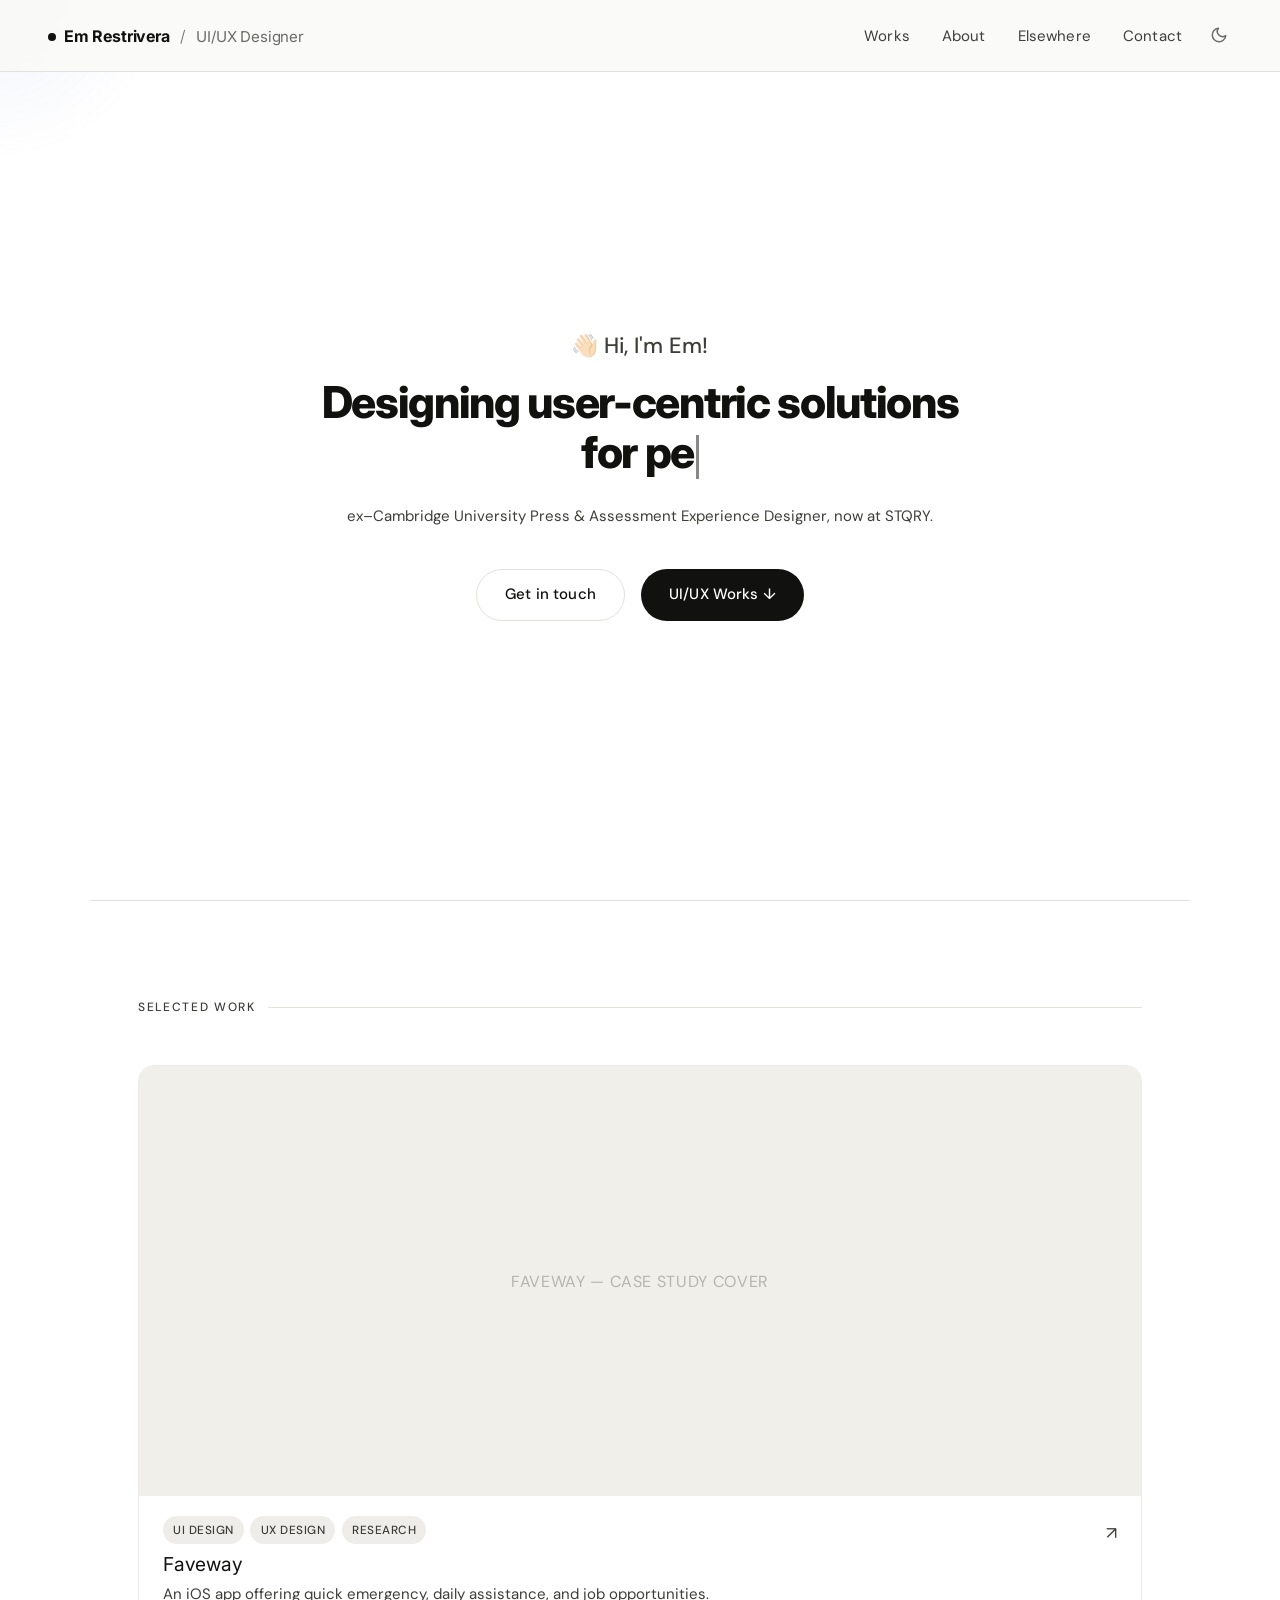
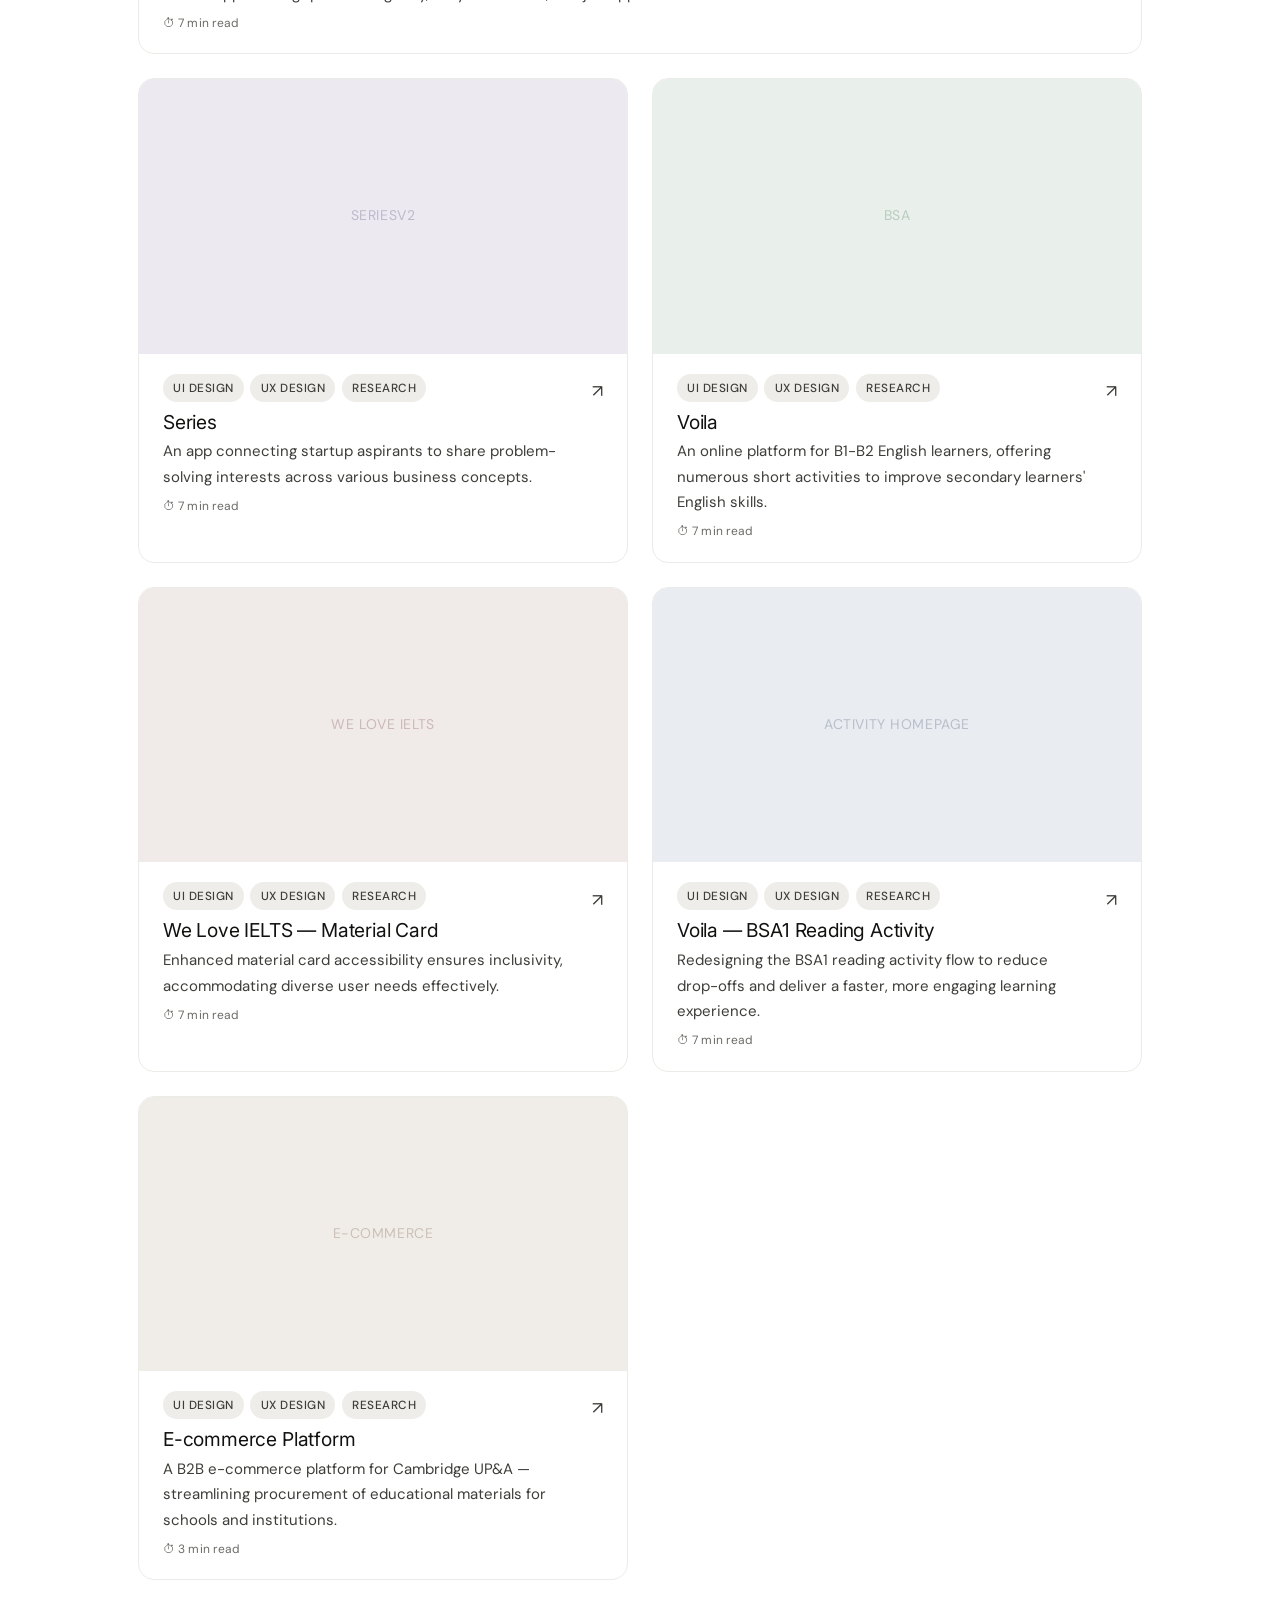
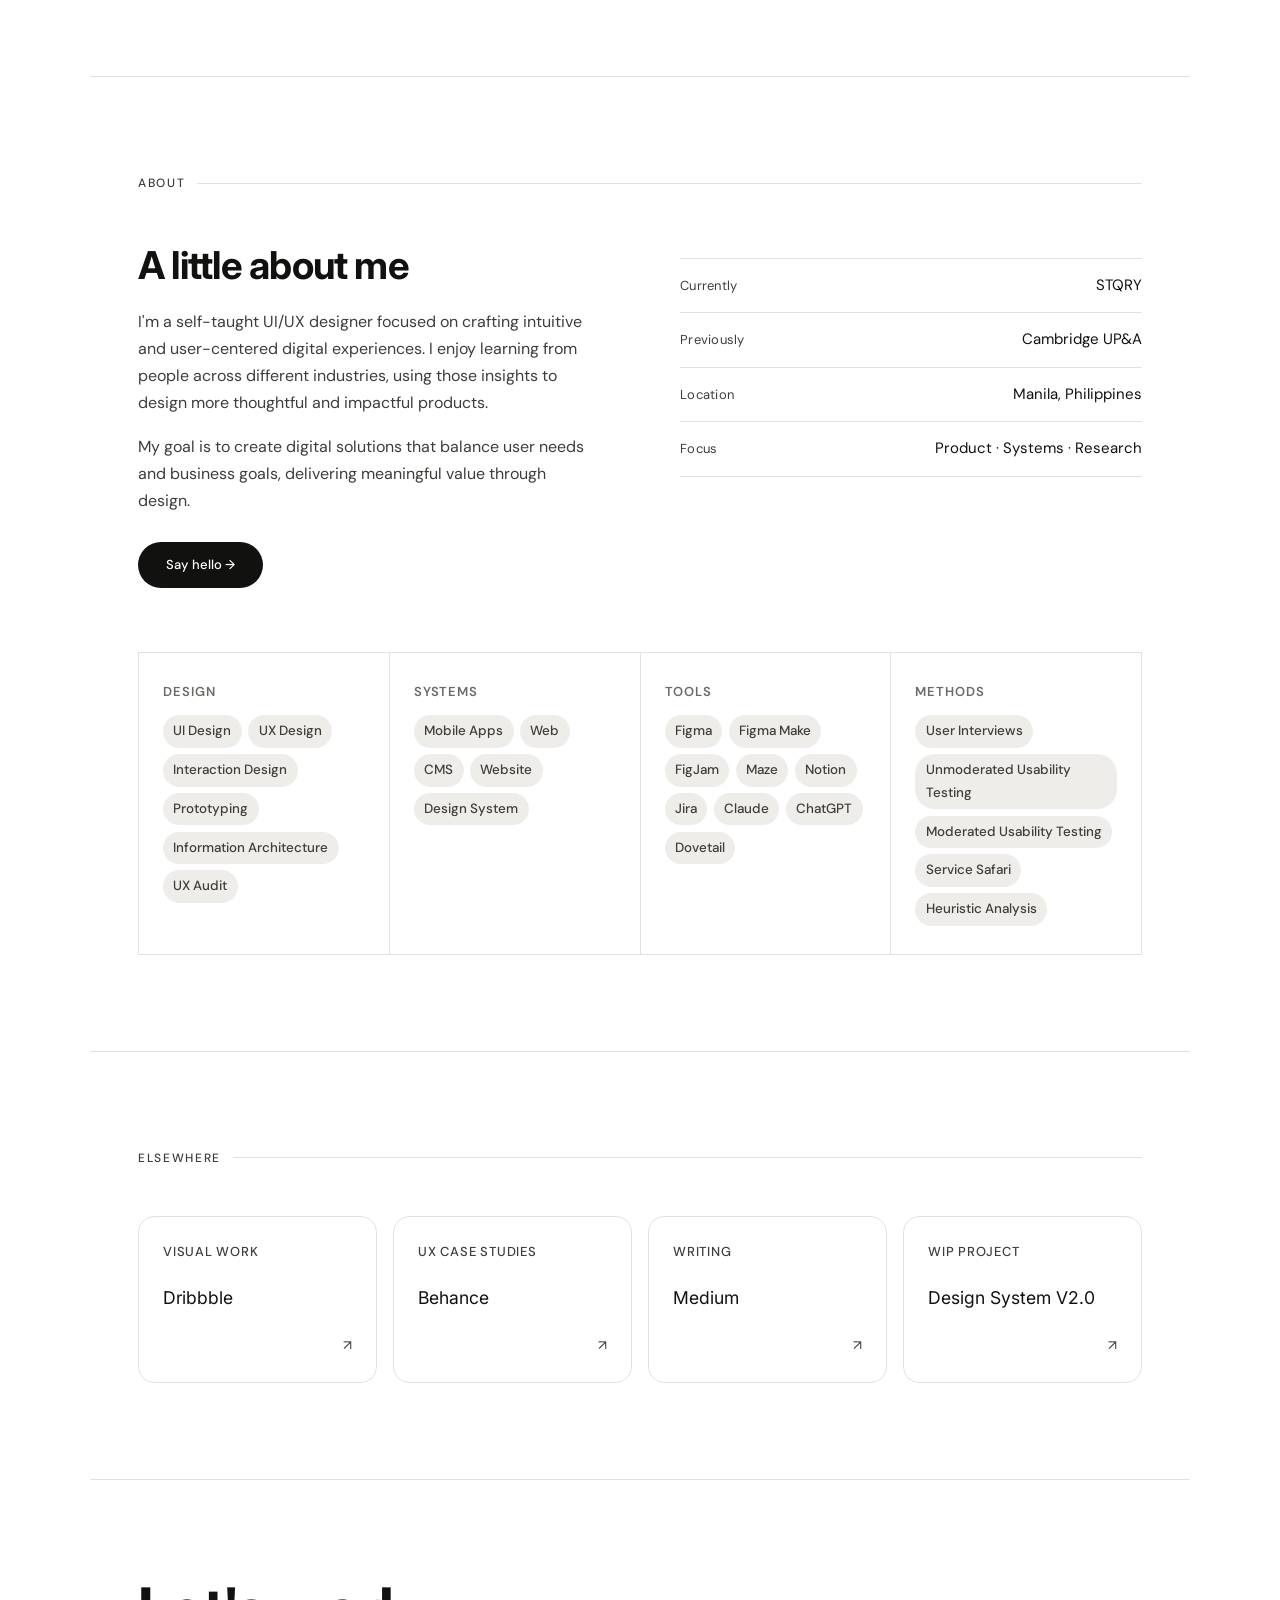
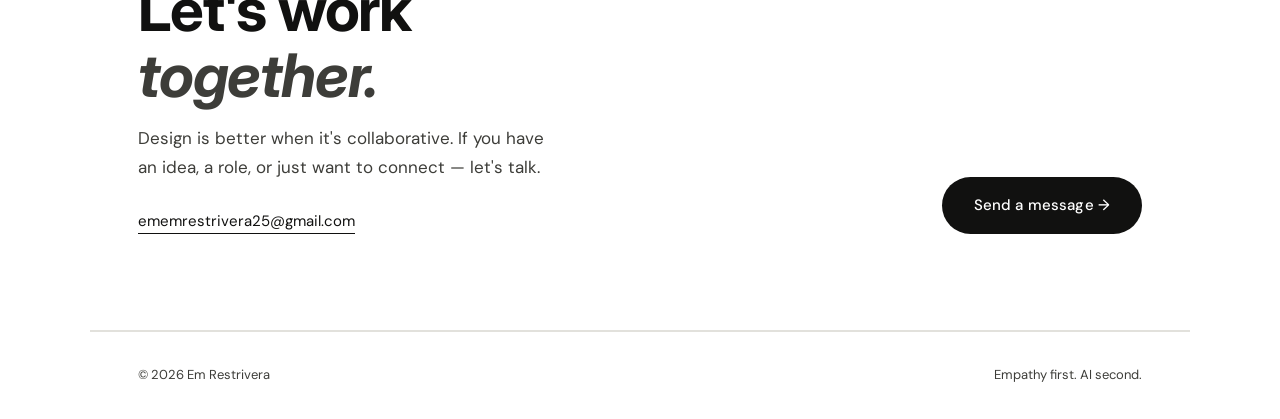
==== index.html @ 590471d0 "Add files via upload" ====
<!DOCTYPE html>
<html lang="en">
<head>
<meta charset="UTF-8" />
<meta name="viewport" content="width=device-width, initial-scale=1.0" />
<title>Em Restrivera — UI/UX Designer</title>
<link rel="preconnect" href="https://fonts.googleapis.com" />
<link rel="preconnect" href="https://fonts.gstatic.com" crossorigin />
<link href="https://fonts.googleapis.com/css2?family=Inter:wght@400;500;600;700;800&family=DM+Sans:ital,opsz,wght@0,9..40,300;0,9..40,400;0,9..40,500;1,9..40,300&display=swap" rel="stylesheet" />
<style>
  *, *::before, *::after { box-sizing: border-box; margin: 0; padding: 0; }

  :root {
    --bg: #ffffff;
    --surface: #f5f5f3;
    --text: #111110;
    --muted: #3d3d39;
    --subtle: #6b6b66;
    --border: #e2e1dc;
    --accent: #111110;
    --tag-bg: #eeede9;
    --tag-text: #3d3d39;
    --serif: 'Inter', system-ui, sans-serif;
    --sans: 'DM Sans', system-ui, sans-serif;
    --transition: 0.22s ease;
  }

  html.dark {
    --bg: #111110;
    --surface: #1a1a18;
    --text: #f0efeb;
    --muted: #a8a8a2;
    --subtle: #6b6b66;
    --border: #2e2e2b;
    --accent: #f0efeb;
    --tag-bg: #2a2a27;
    --tag-text: #a8a8a2;
  }

  html.dark nav {
    background: rgba(17,17,16,0.92);
  }

  html.dark .btn-primary {
    background: #f0efeb;
    color: #111110;
  }

  html.dark .btn-primary:hover {
    background: #d8d7d3;
  }

  html.dark .work-card:hover {
    box-shadow: 0 16px 40px rgba(0,0,0,0.3);
  }

  /* Dark mode logo text color */
  html.dark .nav-logo span,
  html.dark .nav-logo { color: #f0efeb !important; }

    /* DARK MODE TOGGLE */
  #theme-toggle {
    background: none;
    border: none;
    cursor: pointer;
    padding: 4px;
    display: flex;
    align-items: center;
    justify-content: center;
    color: var(--subtle);
    transition: color var(--transition);
  }
  #theme-toggle:hover { color: var(--text); }

  html { scroll-behavior: smooth; }

  body {
    font-family: var(--sans);
    background: var(--bg);
    color: var(--text);
    font-size: 17px;
    line-height: 1.7;
    -webkit-font-smoothing: antialiased;
  }

  /* NAV */
  nav {
    position: fixed;
    top: 0; left: 0; right: 0;
    z-index: 100;
    display: flex;
    align-items: center;
    justify-content: space-between;
    padding: 1.25rem 3rem;
    background: rgba(250,250,248,0.88);
    backdrop-filter: blur(12px);
    border-bottom: 1px solid var(--border);
  }

  .nav-logo {
    font-family: var(--serif);
    font-size: 1.1rem;
    color: var(--text);
    text-decoration: none;
    letter-spacing: -0.01em;
  }

  .nav-links {
    display: flex;
    gap: 2rem;
    list-style: none;
  }

  .nav-links a {
    font-size: 0.9375rem;
    font-weight: 400;
    color: var(--muted);
    text-decoration: none;
    letter-spacing: 0.01em;
    transition: color var(--transition);
    position: relative;
    padding-bottom: 2px;
  }

  .nav-links a::after {
    content: '';
    position: absolute;
    bottom: 0;
    left: 0;
    width: 0%;
    height: 1.5px;
    background: var(--text);
    transition: width 0.3s ease;
  }

  .nav-links a:hover { color: var(--text); }
  .nav-links a:hover::after { width: 100%; }
  .nav-links a.active { color: var(--text); font-weight: 500; }
  .nav-links a.active::after { width: 100%; }

  .nav-linkedin {
    color: var(--text) !important;
    font-weight: 500 !important;
    border: 1px solid var(--border);
    padding: 0.3rem 0.75rem !important;
    border-radius: 2px;
    font-size: 0.8125rem !important;
    transition: all var(--transition) !important;
  }

  .nav-linkedin:hover {
    background: var(--text) !important;
    color: var(--bg) !important;
  }

  .nav-linkedin::after { display: none !important; }

  /* CURSOR GLOW */
  .cursor-glow {
    position: fixed;
    width: 320px;
    height: 320px;
    border-radius: 50%;
    background: radial-gradient(circle, rgba(81,113,195,0.08) 0%, transparent 70%);
    pointer-events: none;
    transform: translate(-50%, -50%);
    transition: left 0.15s ease, top 0.15s ease;
    z-index: 0;
  }

  /* HERO */
  .hero {
    min-height: 100vh;
    display: flex;
    align-items: center;
    justify-content: center;
    text-align: center;
    padding: 8rem 3rem 5rem;
    max-width: 1100px;
    margin: 0 auto;
  }

  .hero-inner {
    max-width: 900px;
  }

  .hero-eyebrow {
    font-size: 1.375rem;
    font-weight: 500;
    letter-spacing: 0;
    text-transform: none;
    color: var(--muted);
    margin-bottom: 0.75rem;
    display: block;
  }

  .hero-eyebrow::before { display: none; content: ''; }

  .hero h1 {
    font-family: 'Inter', system-ui, sans-serif;
    font-size: clamp(1.75rem, 3.5vw, 2.75rem);
    font-weight: 800;
    line-height: 1.15;
    letter-spacing: -0.03em;
    color: var(--text);
    margin-bottom: 1.5rem;
    max-width: 900px;
  }

  .hero h1 em {
    font-style: normal;
    color: var(--text);
  }

  .hero-desc {
    font-size: 0.9375rem;
    font-weight: 400;
    color: var(--muted);
    max-width: 680px;
    margin: 0 auto 2.5rem;
    line-height: 1.75;
  }

  .hero-ctas {
    display: flex;
    gap: 1rem;
    flex-wrap: wrap;
    justify-content: center;
  }

  .btn {
    display: inline-flex;
    align-items: center;
    gap: 0.5rem;
    padding: 0.75rem 1.75rem;
    font-family: var(--sans);
    font-size: 0.9375rem;
    font-weight: 500;
    border-radius: 100px;
    text-decoration: none;
    transition: all 0.25s ease;
    cursor: pointer;
    border: none;
    letter-spacing: 0.01em;
  }

  .btn-primary {
    background: var(--text);
    color: var(--bg);
  }

  .btn-primary:hover {
    background: #333330;
    transform: translateY(-1px);
    box-shadow: 0 4px 16px rgba(0,0,0,0.12);
  }

  .btn-outline {
    background: transparent;
    color: var(--text);
    border: 1.5px solid var(--border);
  }

  .btn-outline:hover {
    background: var(--surface);
    border-color: var(--muted);
    transform: translateY(-1px);
  }

  /* SECTION */
  section {
    padding: 6rem 3rem;
    max-width: 1100px;
    margin: 0 auto;
  }

  .section-label {
    font-size: 0.75rem;
    font-weight: 500;
    letter-spacing: 0.14em;
    text-transform: uppercase;
    color: var(--muted);
    margin-bottom: 3rem;
    display: flex;
    align-items: center;
    gap: 0.75rem;
  }

  .section-label::after {
    content: '';
    flex: 1;
    height: 1px;
    background: var(--border);
  }

  /* ABOUT */
  .about-grid {
    display: grid;
    grid-template-columns: 1fr 1fr;
    gap: 5rem;
    align-items: start;
  }

  .about-text h2 {
    font-family: var(--serif);
    font-size: clamp(1.75rem, 3vw, 2.5rem);
    line-height: 1.2;
    letter-spacing: -0.02em;
    margin-bottom: 1.25rem;
  }

  .about-text p {
    font-weight: 400;
    color: var(--muted);
    margin-bottom: 1rem;
    font-size: 1rem;
  }

  .about-details {
    padding-top: 1rem;
  }

  .detail-row {
    display: flex;
    justify-content: space-between;
    align-items: baseline;
    padding: 0.875rem 0;
    border-bottom: 1px solid var(--border);
    font-size: 0.9375rem;
  }

  .detail-row:first-child { border-top: 1px solid var(--border); }

  .detail-label {
    font-size: 0.8125rem;
    color: var(--muted);
    font-weight: 400;
    letter-spacing: 0.02em;
  }

  .detail-value {
    font-weight: 400;
    text-align: right;
    font-size: 0.9375rem;
  }

  /* SKILLS */
  .skills-grid {
    display: grid;
    grid-template-columns: repeat(auto-fit, minmax(220px, 1fr));
    gap: 1px;
    background: var(--border);
    border: 1px solid var(--border);
  }

  .skill-item {
    background: var(--bg);
    padding: 1.75rem 1.5rem;
  }

  .skill-item h4 {
    font-size: 0.8125rem;
    font-weight: 500;
    letter-spacing: 0.06em;
    text-transform: uppercase;
    color: var(--muted);
    margin-bottom: 0.75rem;
  }

  .skill-tags {
    display: flex;
    flex-wrap: wrap;
    gap: 0.4rem;
  }

  .tag {
    font-size: 0.8rem;
    padding: 0.25rem 0.6rem;
    background: var(--tag-bg);
    color: var(--tag-text);
    border-radius: 2px;
    font-weight: 400;
  }

  /* WORK */
  .work-grid {
    display: grid;
    grid-template-columns: 1fr 1fr;
    gap: 1.5rem;
  }

  .work-card {
    text-decoration: none;
    color: inherit;
    display: block;
    border: 1px solid #ebebE7;
    transition: all 0.3s ease;
    position: relative;
    overflow: hidden;
    border-radius: 16px;
  }

  .work-card:hover {
    border-color: #d4d3ce;
    transform: translateY(-6px);
    box-shadow: 0 20px 48px rgba(0,0,0,0.06);
  }

  .work-card:hover .work-img-inner {
    transform: scale(1.03);
  }

  .work-card.featured {
    grid-column: 1 / -1;
  }

  .work-img {
    width: 100%;
    aspect-ratio: 16/9;
    overflow: hidden;
    background: var(--surface);
  }

  .work-card.featured .work-img {
    aspect-ratio: 21/9;
  }

  .work-img-inner {
    width: 100%;
    height: 100%;
    transition: transform 0.4s ease;
    display: flex;
    align-items: center;
    justify-content: center;
  }

  .work-placeholder {
    width: 100%;
    height: 100%;
    display: flex;
    align-items: center;
    justify-content: center;
    font-family: var(--serif);
    font-size: 3rem;
    color: var(--border);
    letter-spacing: -0.02em;
    user-select: none;
  }

  .work-info {
    padding: 1.25rem 1.5rem;
    display: flex;
    align-items: flex-start;
    justify-content: space-between;
    gap: 1rem;
  }

  .work-meta {
    flex: 1;
  }

  .work-tags {
    display: flex;
    gap: 0.4rem;
    flex-wrap: wrap;
    margin-bottom: 0.5rem;
  }

  .work-tag {
    font-size: 0.7375rem;
    padding: 0.25rem 0.65rem;
    background: var(--tag-bg);
    color: var(--tag-text);
    border-radius: 20px;
    font-weight: 500;
    letter-spacing: 0.04em;
    text-transform: uppercase;
  }

  .work-title {
    font-family: var(--serif);
    font-size: 1.2rem;
    letter-spacing: -0.01em;
    line-height: 1.3;
    margin-bottom: 0.3rem;
  }

  .work-desc {
    font-size: 0.9375rem;
    color: var(--muted);
    font-weight: 400;
  }

  .work-time {
    font-size: 0.75rem;
    color: var(--subtle);
    font-weight: 400;
    margin-top: 0.35rem;
    letter-spacing: 0.01em;
  }

  .work-arrow {
    font-size: 1.1rem;
    color: var(--muted);
    flex-shrink: 0;
    margin-top: 0.2rem;
    transition: transform var(--transition);
  }

  .work-card:hover .work-arrow {
    transform: translate(3px, -3px);
    color: var(--text);
  }

  /* LINKS */
  .links-grid {
    display: grid;
    grid-template-columns: repeat(auto-fit, minmax(200px, 1fr));
    gap: 1rem;
  }

  .ext-link {
    background: var(--bg);
    padding: 1.5rem;
    text-decoration: none;
    color: inherit;
    display: flex;
    flex-direction: column;
    justify-content: space-between;
    gap: 1.5rem;
    transition: background var(--transition), transform 0.25s ease, box-shadow 0.25s ease;
    min-height: 130px;
    border-radius: 16px;
    border: 1px solid var(--border);
  }

  .ext-link:hover {
    background: var(--surface);
    transform: translateY(-4px);
    box-shadow: 0 8px 32px rgba(0,0,0,0.06);
  }

  .ext-link-label {
    font-size: 0.8125rem;
    font-weight: 500;
    letter-spacing: 0.06em;
    text-transform: uppercase;
    color: var(--muted);
  }

  .ext-link-title {
    font-family: var(--serif);
    font-size: 1.1rem;
    line-height: 1.3;
  }

  .ext-link-arrow {
    font-size: 0.875rem;
    color: var(--muted);
    align-self: flex-end;
  }

  /* CONTACT */
  .contact-inner {
    display: flex;
    align-items: flex-end;
    justify-content: space-between;
    gap: 2rem;
    flex-wrap: wrap;
  }

  .contact-left h2 {
    font-family: var(--serif);
    font-size: clamp(2rem, 5vw, 3.75rem);
    letter-spacing: -0.02em;
    line-height: 1.1;
    margin-bottom: 1rem;
  }

  .contact-left h2 em {
    font-style: italic;
    color: var(--muted);
  }

  .contact-left p {
    color: var(--muted);
    font-weight: 400;
    max-width: 420px;
  }

  .tag {
    font-size: 0.8375rem;
    padding: 0.3rem 0.65rem;
    background: var(--tag-bg);
    color: var(--tag-text);
    border-radius: 20px;
    font-weight: 500;
  }

  .skill-item h4 {
    font-size: 0.8125rem;
    font-weight: 600;
    letter-spacing: 0.07em;
    text-transform: uppercase;
    color: var(--subtle);
    margin-bottom: 0.75rem;
  }

  .contact-email {
    font-size: 0.9375rem;
    color: var(--text);
    font-weight: 400;
    text-decoration: none;
    border-bottom: 1px solid var(--text);
    padding-bottom: 2px;
    transition: opacity var(--transition);
  }

  .contact-email:hover { opacity: 0.6; }

  /* FOOTER */
  footer {
    border-top: 1px solid var(--border);
    padding: 2rem 3rem;
    max-width: 1100px;
    margin: 0 auto;
    display: flex;
    align-items: center;
    justify-content: space-between;
    font-size: 0.8125rem;
    color: var(--muted);
  }

  /* DIVIDER */
  .divider {
    height: 1px;
    background: var(--border);
    max-width: 1100px;
    margin: 0 auto;
  }

  /* ANIMATIONS */
  .fade-up {
    opacity: 0;
    transform: translateY(24px);
    transition: opacity 0.6s ease, transform 0.6s ease;
  }

  .fade-up.visible {
    opacity: 1;
    transform: translateY(0);
  }

  /* RESPONSIVE */
  @media (max-width: 768px) {
    nav { padding: 1rem 1.5rem; }
    .nav-links { gap: 1.25rem; }
    section { padding: 4rem 1.5rem; }
    .hero { padding: 7rem 1.5rem 4rem; }
    .hero h1 { white-space: normal; font-size: clamp(1.5rem, 6vw, 2rem); }
    .hero-desc { white-space: normal; font-size: 0.875rem; }
    .about-grid { grid-template-columns: 1fr; gap: 2.5rem; }
    .work-grid { grid-template-columns: 1fr; }
    .work-card.featured { grid-column: auto; }
    .contact-inner { flex-direction: column; align-items: flex-start; }
    footer { flex-direction: column; gap: 0.5rem; text-align: center; }
  }
  /* BACK TO TOP */
  .back-to-top {
    position: fixed;
    bottom: 2rem;
    right: 2rem;
    width: 44px;
    height: 44px;
    background: var(--text);
    color: var(--bg);
    border: none;
    border-radius: 50%;
    display: flex;
    align-items: center;
    justify-content: center;
    cursor: pointer;
    font-size: 1.1rem;
    opacity: 0;
    visibility: hidden;
    transform: translateY(12px);
    transition: all 0.3s ease;
    z-index: 99;
    text-decoration: none;
  }

  .back-to-top.visible {
    opacity: 1;
    visibility: visible;
    transform: translateY(0);
  }

  .back-to-top:hover {
    background: #333330;
    transform: translateY(-3px);
    box-shadow: 0 8px 24px rgba(0,0,0,0.15);
  }

  @keyframes blink {
    0%, 100% { opacity: 1; }
    50% { opacity: 0; }
  }
</style>
</head>
<body>
<!-- SCROLL PROGRESS BAR -->
<div id="scroll-progress" style="position:fixed;top:0;left:0;height:2.5px;background:var(--accent, #5171c3);width:0%;z-index:1000;transition:width 0.1s linear;"></div>
<!-- CURSOR GLOW -->
<div class="cursor-glow" id="cursor-glow"></div>

<!-- NAV -->
<nav>
  <a href="#" class="nav-logo" onclick="window.scrollTo({top:0,behavior:'smooth'});return false;">
    <span style="display:inline-flex;align-items:center;gap:0.5rem;">
      <span style="width:8px;height:8px;background:var(--text);border-radius:50%;display:inline-block;flex-shrink:0;transition:background 0.22s ease;"></span>
      <span style="font-weight:700;font-family:'Inter',sans-serif;font-size:1rem;color:var(--text);">Em Restrivera</span>
      <span style="color:var(--subtle);font-weight:300;font-size:1rem;margin:0 0.15rem;">/</span>
      <span style="font-weight:400;font-family:'Inter',sans-serif;font-size:0.9375rem;color:var(--subtle);">UI/UX Designer</span>
    </span>
  </a>
  <div style="display:flex;align-items:center;gap:1.5rem;">
    <ul class="nav-links">
      <li><a href="#works" class="nav-link">Works</a></li>
      <li><a href="#about" class="nav-link">About</a></li>
      <li><a href="#elsewhere" class="nav-link">Elsewhere</a></li>
      <li><a href="#contact" class="nav-link">Contact</a></li>
    </ul>
    <button id="theme-toggle" aria-label="Toggle dark mode" style="background:none;border:none;cursor:pointer;padding:4px;display:flex;align-items:center;justify-content:center;color:var(--subtle);transition:color 0.22s ease;">
      <svg id="icon-sun" width="18" height="18" viewBox="0 0 24 24" fill="none" stroke="currentColor" stroke-width="2" stroke-linecap="round" stroke-linejoin="round" style="display:none"><circle cx="12" cy="12" r="5"/><line x1="12" y1="1" x2="12" y2="3"/><line x1="12" y1="21" x2="12" y2="23"/><line x1="4.22" y1="4.22" x2="5.64" y2="5.64"/><line x1="18.36" y1="18.36" x2="19.78" y2="19.78"/><line x1="1" y1="12" x2="3" y2="12"/><line x1="21" y1="12" x2="23" y2="12"/><line x1="4.22" y1="19.78" x2="5.64" y2="18.36"/><line x1="18.36" y1="5.64" x2="19.78" y2="4.22"/></svg>
      <svg id="icon-moon" width="18" height="18" viewBox="0 0 24 24" fill="none" stroke="currentColor" stroke-width="2" stroke-linecap="round" stroke-linejoin="round"><path d="M21 12.79A9 9 0 1 1 11.21 3 7 7 0 0 0 21 12.79z"/></svg>
    </button>
  </div>
</nav>

<!-- HERO -->
<div class="hero">
  <div class="hero-inner">
    <p class="hero-eyebrow fade-up">👋🏻 Hi, I'm Em!</p>
    <h1 class="fade-up" style="transition-delay: 0.1s">
      <span id="typewriter"></span><span id="typewriter-cursor" style="display:inline-block;width:3px;height:1em;background:#888884;margin-left:2px;vertical-align:middle;animation:blink 0.8s step-end infinite;"></span>
    </h1>
    <p class="hero-desc fade-up" style="transition-delay: 0.2s">
      ex–Cambridge University Press &amp; Assessment Experience Designer, now at STQRY.
    </p>
    <div class="hero-ctas fade-up" style="transition-delay: 0.3s">
      <a href="mailto:ememrestrivera25@gmail.com" class="btn btn-outline">Get in touch</a>
      <a href="#works" class="btn btn-primary">UI/UX Works ↓</a>
    </div>
  </div>
</div>

<div class="divider"></div>

<!-- WORK -->
<section id="works">
  <p class="section-label">Selected work</p>
  <div class="work-grid">

    <!-- Featured -->
    <a href="faveway.html" class="work-card featured fade-up">
      <div class="work-img">
        <div class="work-img-inner">
          <div class="work-placeholder" style="background: #f0efe9; width:100%; height:100%; font-size:1rem; color:#b5b4af; display:flex; align-items:center; justify-content:center; font-family:var(--sans); letter-spacing:0.04em; text-transform:uppercase;">Faveway — Case study cover</div>
        </div>
      </div>
      <div class="work-info">
        <div class="work-meta">
          <div class="work-tags">
            <span class="work-tag">UI Design</span>
            <span class="work-tag">UX Design</span>
            <span class="work-tag">Research</span>
          </div>
          <p class="work-title">Faveway</p>
          <p class="work-desc">An iOS app offering quick emergency, daily assistance, and job opportunities.</p>
          <p class="work-time">⏱ 7 min read</p>
        </div>
        <span class="work-arrow">↗</span>
      </div>
    </a>

    <a href="series.html" class="work-card fade-up">
      <div class="work-img">
        <div class="work-img-inner">
          <div class="work-placeholder" style="background: #ede9f0; width:100%; height:100%; font-size:0.875rem; color:#c0b8cc; display:flex; align-items:center; justify-content:center; font-family:var(--sans); letter-spacing:0.04em; text-transform:uppercase;">SeriesV2</div>
        </div>
      </div>
      <div class="work-info">
        <div class="work-meta">
          <div class="work-tags">
            <span class="work-tag">UI Design</span>
            <span class="work-tag">UX Design</span>
            <span class="work-tag">Research</span>
          </div>
          <p class="work-title">Series</p>
          <p class="work-desc">An app connecting startup aspirants to share problem-solving interests across various business concepts.</p>
          <p class="work-time">⏱ 7 min read</p>
        </div>
        <span class="work-arrow">↗</span>
      </div>
    </a>

    <a href="bsa.html" class="work-card fade-up">
      <div class="work-img">
        <div class="work-img-inner">
          <div class="work-placeholder" style="background: #e9f0ec; width:100%; height:100%; font-size:0.875rem; color:#b8ccbe; display:flex; align-items:center; justify-content:center; font-family:var(--sans); letter-spacing:0.04em; text-transform:uppercase;">BSA</div>
        </div>
      </div>
      <div class="work-info">
        <div class="work-meta">
          <div class="work-tags">
            <span class="work-tag">UI Design</span>
            <span class="work-tag">UX Design</span>
            <span class="work-tag">Research</span>
          </div>
          <p class="work-title">Voila</p>
          <p class="work-desc">An online platform for B1-B2 English learners, offering numerous short activities to improve secondary learners' English skills.</p>
          <p class="work-time">⏱ 7 min read</p>
        </div>
        <span class="work-arrow">↗</span>
      </div>
    </a>

    <a href="weloveieltsmaterialcard.html" class="work-card fade-up">
      <div class="work-img">
        <div class="work-img-inner">
          <div class="work-placeholder" style="background: #f0ebe9; width:100%; height:100%; font-size:0.875rem; color:#ccb8b5; display:flex; align-items:center; justify-content:center; font-family:var(--sans); letter-spacing:0.04em; text-transform:uppercase;">We Love IELTS</div>
        </div>
      </div>
      <div class="work-info">
        <div class="work-meta">
          <div class="work-tags">
            <span class="work-tag">UI Design</span>
            <span class="work-tag">UX Design</span>
            <span class="work-tag">Research</span>
          </div>
          <p class="work-title">We Love IELTS — Material Card</p>
          <p class="work-desc">Enhanced material card accessibility ensures inclusivity, accommodating diverse user needs effectively.</p>
          <p class="work-time">⏱ 7 min read</p>
        </div>
        <span class="work-arrow">↗</span>
      </div>
    </a>

    <a href="activityhomepage.html" class="work-card fade-up">
      <div class="work-img">
        <div class="work-img-inner">
          <div class="work-placeholder" style="background: #e9ecf0; width:100%; height:100%; font-size:0.875rem; color:#b8bfcc; display:flex; align-items:center; justify-content:center; font-family:var(--sans); letter-spacing:0.04em; text-transform:uppercase;">Activity Homepage</div>
        </div>
      </div>
      <div class="work-info">
        <div class="work-meta">
          <div class="work-tags">
            <span class="work-tag">UI Design</span>
            <span class="work-tag">UX Design</span>
            <span class="work-tag">Research</span>
          </div>
          <p class="work-title">Voila — BSA1 Reading Activity</p>
          <p class="work-desc">Redesigning the BSA1 reading activity flow to reduce drop-offs and deliver a faster, more engaging learning experience.</p>
          <p class="work-time">⏱ 7 min read</p>
        </div>
        <span class="work-arrow">↗</span>
      </div>
    </a>

    <a href="ecommerce.html" class="work-card fade-up">
      <div class="work-img">
        <div class="work-img-inner">
          <div class="work-placeholder" style="background: #f0ede9; width:100%; height:100%; font-size:0.875rem; color:#ccbfb5; display:flex; align-items:center; justify-content:center; font-family:var(--sans); letter-spacing:0.04em; text-transform:uppercase;">E-commerce</div>
        </div>
      </div>
      <div class="work-info">
        <div class="work-meta">
          <div class="work-tags">
            <span class="work-tag">UI Design</span>
            <span class="work-tag">UX Design</span>
            <span class="work-tag">Research</span>
          </div>
          <p class="work-title">E-commerce Platform</p>
          <p class="work-desc">A B2B e-commerce platform for Cambridge UP&A — streamlining procurement of educational materials for schools and institutions.</p>
          <p class="work-time">⏱ 3 min read</p>
        </div>
        <span class="work-arrow">↗</span>
      </div>
    </a>

  </div>
</section>

<div class="divider"></div>

<!-- ABOUT -->
<section id="about">
  <p class="section-label">About</p>
  <div class="about-grid">
    <div class="about-text fade-up">
      <h2>A little about me</h2>
      <p>I'm a self-taught UI/UX designer focused on crafting intuitive and user-centered digital experiences. I enjoy learning from people across different industries, using those insights to design more thoughtful and impactful products.</p>
      <p>My goal is to create digital solutions that balance user needs and business goals, delivering meaningful value through design.</p>
      <div style="margin-top: 1.75rem;">
        <a href="mailto:ememrestrivera25@gmail.com" class="btn btn-primary" style="font-size:0.8125rem;">Say hello →</a>
      </div>
    </div>
    <div class="about-details fade-up" style="transition-delay: 0.15s">
      <div class="detail-row">
        <span class="detail-label">Currently</span>
        <span class="detail-value">STQRY</span>
      </div>
      <div class="detail-row">
        <span class="detail-label">Previously</span>
        <span class="detail-value">Cambridge UP&amp;A</span>
      </div>
      <div class="detail-row">
        <span class="detail-label">Location</span>
        <span class="detail-value">Manila, Philippines</span>
      </div>
      <div class="detail-row">
        <span class="detail-label">Focus</span>
        <span class="detail-value">Product · Systems · Research</span>
      </div>
    </div>
  </div>

  <div style="margin-top: 4rem;">
    <div class="skills-grid fade-up">
      <div class="skill-item">
        <h4>Design</h4>
        <div class="skill-tags">
          <span class="tag">UI Design</span>
          <span class="tag">UX Design</span>
          <span class="tag">Interaction Design</span>
          <span class="tag">Prototyping</span>
          <span class="tag">Information Architecture</span>
          <span class="tag">UX Audit</span>
        </div>
      </div>
      <div class="skill-item">
        <h4>Systems</h4>
        <div class="skill-tags">
          <span class="tag">Mobile Apps</span>
          <span class="tag">Web</span>
          <span class="tag">CMS</span>
          <span class="tag">Website</span>
          <span class="tag">Design System</span>
        </div>
      </div>
      <div class="skill-item">
        <h4>Tools</h4>
        <div class="skill-tags">
          <span class="tag">Figma</span>
          <span class="tag">Figma Make</span>
          <span class="tag">FigJam</span>
          <span class="tag">Maze</span>
          <span class="tag">Notion</span>
          <span class="tag">Jira</span>
          <span class="tag">Claude</span>
          <span class="tag">ChatGPT</span>
          <span class="tag">Dovetail</span>
        </div>
      </div>
      <div class="skill-item">
        <h4>Methods</h4>
        <div class="skill-tags">
          <span class="tag">User Interviews</span>
          <span class="tag">Unmoderated Usability Testing</span>
          <span class="tag">Moderated Usability Testing</span>
          <span class="tag">Service Safari</span>
          <span class="tag">Heuristic Analysis</span>
        </div>
      </div>
    </div>
  </div>
</section>

<div class="divider"></div>

<!-- ELSEWHERE -->
<section id="elsewhere">
  <p class="section-label">Elsewhere</p>
  <div class="links-grid fade-up">
    <a href="https://dribbble.com/Em25" target="_blank" class="ext-link">
      <span class="ext-link-label">Visual work</span>
      <span class="ext-link-title">Dribbble</span>
      <span class="ext-link-arrow">↗</span>
    </a>
    <a href="https://www.behance.net/emrestrivera" target="_blank" class="ext-link">
      <span class="ext-link-label">UX case studies</span>
      <span class="ext-link-title">Behance</span>
      <span class="ext-link-arrow">↗</span>
    </a>
    <a href="https://medium.com/@emrestrivera" target="_blank" class="ext-link">
      <span class="ext-link-label">Writing</span>
      <span class="ext-link-title">Medium</span>
      <span class="ext-link-arrow">↗</span>
    </a>
    <a href="https://www.figma.com/design/XnJ1GTRTsof696LJYrTegV/Design-System-V2.0?node-id=0-1" target="_blank" class="ext-link">
      <span class="ext-link-label">WIP project</span>
      <span class="ext-link-title">Design System V2.0</span>
      <span class="ext-link-arrow">↗</span>
    </a>
  </div>
</section>

<div class="divider"></div>

<!-- CONTACT -->
<section id="contact">
  <div class="contact-inner">
    <div class="contact-left fade-up">
      <h2>Let's work<br/><em>together.</em></h2>
      <p>Design is better when it's collaborative. If you have an idea, a role, or just want to connect — let's talk.</p>
      <div style="margin-top: 1.5rem;">
        <a href="mailto:ememrestrivera25@gmail.com" class="contact-email">ememrestrivera25@gmail.com</a>
      </div>
    </div>
    <div class="fade-up" style="transition-delay: 0.15s;">
      <a href="mailto:ememrestrivera25@gmail.com" class="btn btn-primary" style="padding: 1rem 2rem; font-size: 0.9375rem;">Send a message →</a>
    </div>
  </div>
</section>

<!-- FOOTER -->
<div class="divider"></div>
<footer>
  <span>© 2026 Em Restrivera</span>
  <span>Empathy first. AI second.</span>
</footer>

<!-- BACK TO TOP -->
<a href="#" class="back-to-top" id="back-to-top" aria-label="Back to top">↑</a>

<script>
  // DARK MODE
  const _toggle = document.getElementById("theme-toggle");
  const _iconSun = document.getElementById("icon-sun");
  const _iconMoon = document.getElementById("icon-moon");
  const _html = document.documentElement;

  const applyTheme = (dark) => {
    if (dark) {
      _html.classList.add("dark");
      if (_iconSun) _iconSun.style.display = "block";
      if (_iconMoon) _iconMoon.style.display = "none";
    } else {
      _html.classList.remove("dark");
      if (_iconSun) _iconSun.style.display = "none";
      if (_iconMoon) _iconMoon.style.display = "block";
    }
  };

  const saved = localStorage.getItem("theme");
  const prefersDark = window.matchMedia("(prefers-color-scheme: dark)").matches;
  applyTheme(saved === "dark" || (!saved && prefersDark));

  if (_toggle) {
    _toggle.addEventListener("click", () => {
      const isDark = !_html.classList.contains("dark");
      localStorage.setItem("theme", isDark ? "dark" : "light");
      applyTheme(isDark);
    });
  }

  // FADE UP ON SCROLL
  const observer = new IntersectionObserver((entries) => {
    entries.forEach(e => {
      if (e.isIntersecting) e.target.classList.add('visible');
    });
  }, { threshold: 0.12 });
  document.querySelectorAll('.fade-up').forEach(el => observer.observe(el));

  // SMOOTH SCROLL with nav offset — all anchor links
  const navHeight = () => document.querySelector('nav').offsetHeight;

  document.addEventListener('click', e => {
    const a = e.target.closest('a[href^="#"]');
    if (!a) return;
    const href = a.getAttribute('href');
    if (!href || href === '#') return;
    const target = document.querySelector(href);
    if (target) {
      e.preventDefault();
      const top = target.getBoundingClientRect().top + window.scrollY - navHeight() - 20;
      window.scrollTo({ top, behavior: 'smooth' });
    }
  });

  // ACTIVE NAV HIGHLIGHT
  const sections = document.querySelectorAll('section[id]');
  const navLinks = document.querySelectorAll('.nav-link');

  function updateActiveNav() {
    const offset = navHeight() + 40;
    let current = '';
    sections.forEach(section => {
      const rect = section.getBoundingClientRect();
      if (rect.top <= offset) current = section.id;
    });
    // Clear all if at very top of page
    if (window.scrollY < 100) current = '';
    navLinks.forEach(link => {
      link.classList.remove('active');
      if (current && link.getAttribute('href') === '#' + current) {
        link.classList.add('active');
      }
    });
  }

  window.addEventListener('scroll', updateActiveNav, { passive: true });
  window.addEventListener('load', updateActiveNav);

  // SCROLL PROGRESS BAR + BACK TO TOP
  const progressBar = document.getElementById('scroll-progress');
  const backToTop = document.getElementById('back-to-top');

  window.addEventListener('scroll', () => {
    const scrollTop = window.scrollY;
    const docHeight = document.documentElement.scrollHeight - window.innerHeight;
    const progress = (scrollTop / docHeight) * 100;
    progressBar.style.width = progress + '%';

    // Show back to top after scrolling 400px
    if (scrollTop > 400) {
      backToTop.classList.add('visible');
    } else {
      backToTop.classList.remove('visible');
    }
  });

  // Back to top click
  backToTop.addEventListener('click', e => {
    e.preventDefault();
    window.scrollTo({ top: 0, behavior: 'smooth' });
  });

  // CURSOR GLOW
  const glow = document.getElementById('cursor-glow');
  window.addEventListener('mousemove', e => {
    glow.style.left = e.clientX + 'px';
    glow.style.top = e.clientY + 'px';
  });

  // TYPEWRITER EFFECT
  const line1 = 'Designing user-centric solutions';
  const line2 = 'for people and businesses.';
  const fullText = line1 + '\n' + line2;
  const el = document.getElementById('typewriter');
  const cursor = document.getElementById('typewriter-cursor');
  let i = 0;
  let started = false;

  function type() {
    if (i < fullText.length) {
      if (fullText[i] === '\n') {
        el.innerHTML += '<br/>';
      } else {
        el.innerHTML += fullText[i];
      }
      i++;
      setTimeout(type, 38);
    } else {
      // Hide cursor after typing is done
      setTimeout(() => { cursor.style.display = 'none'; }, 1000);
    }
  }

  // Start typewriter after initial fade-in delay
  setTimeout(() => {
    type();
  }, 600);
</script>
</body>
</html>
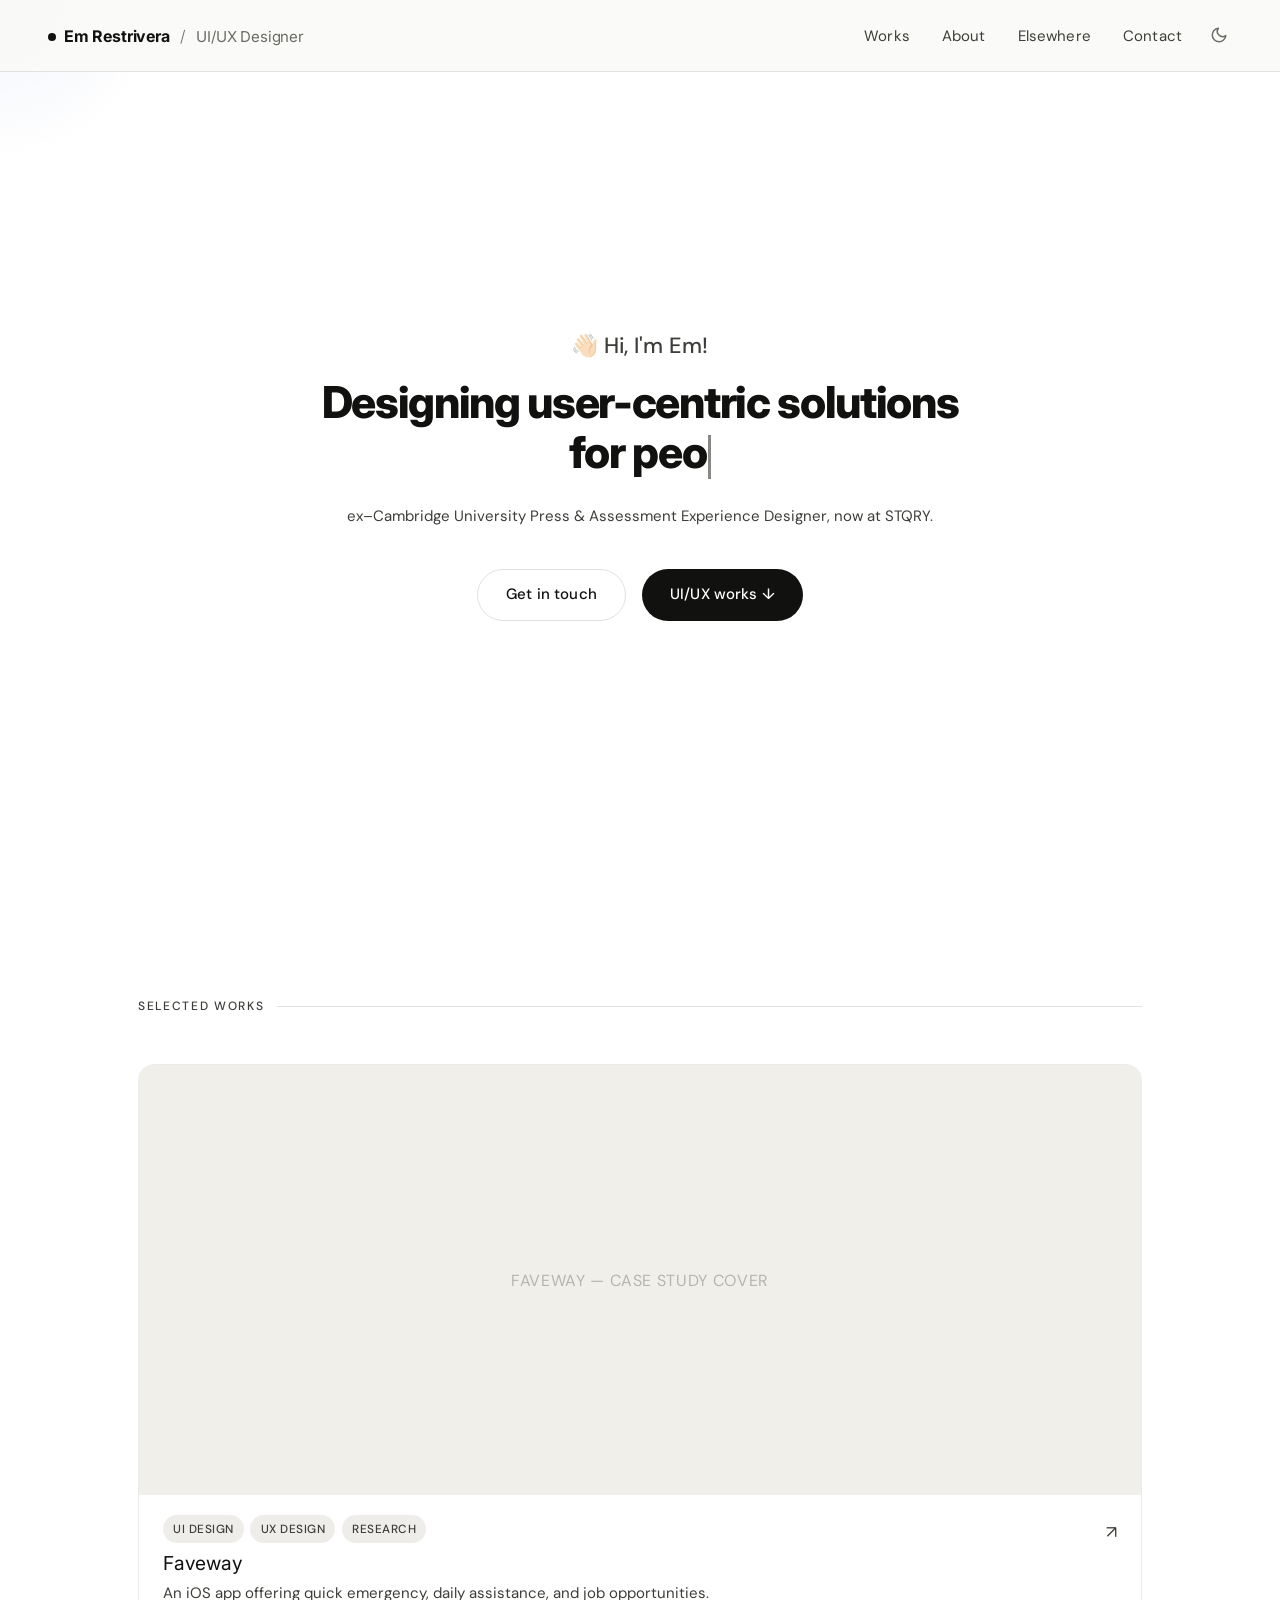
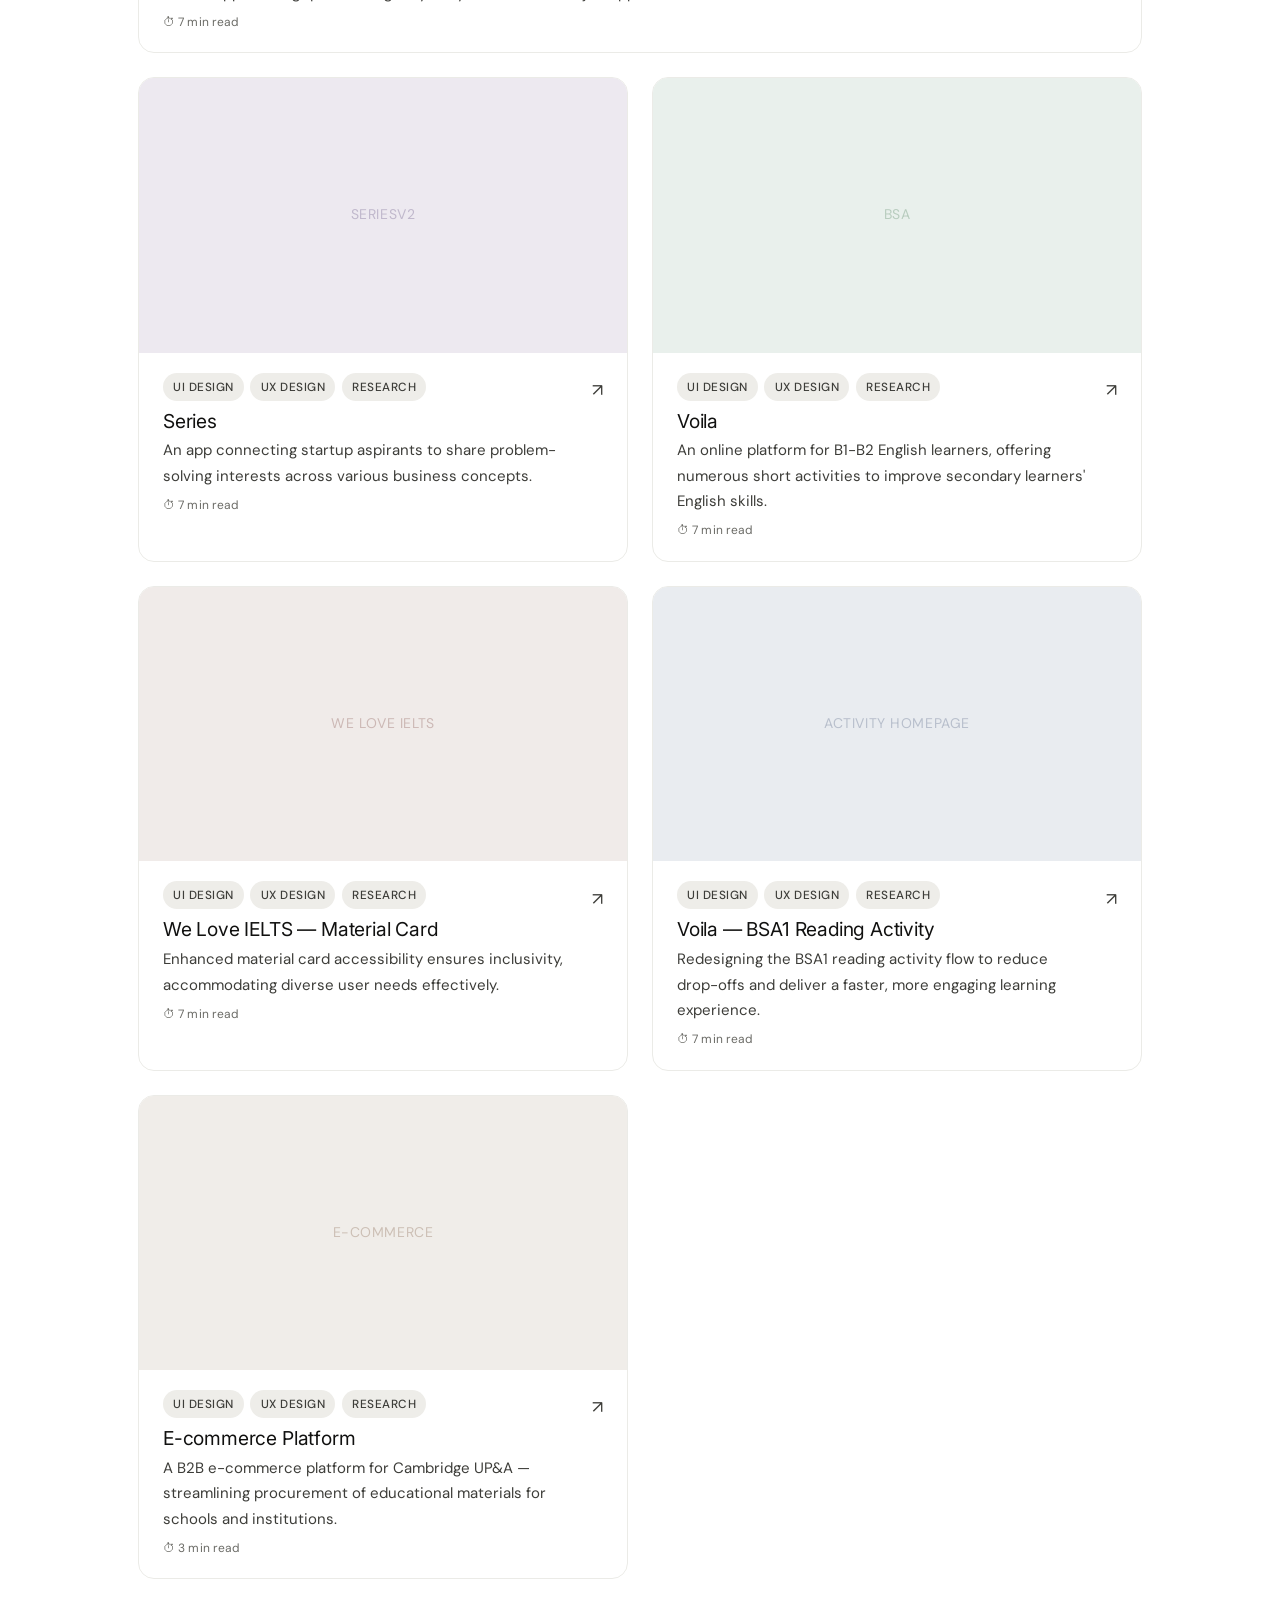
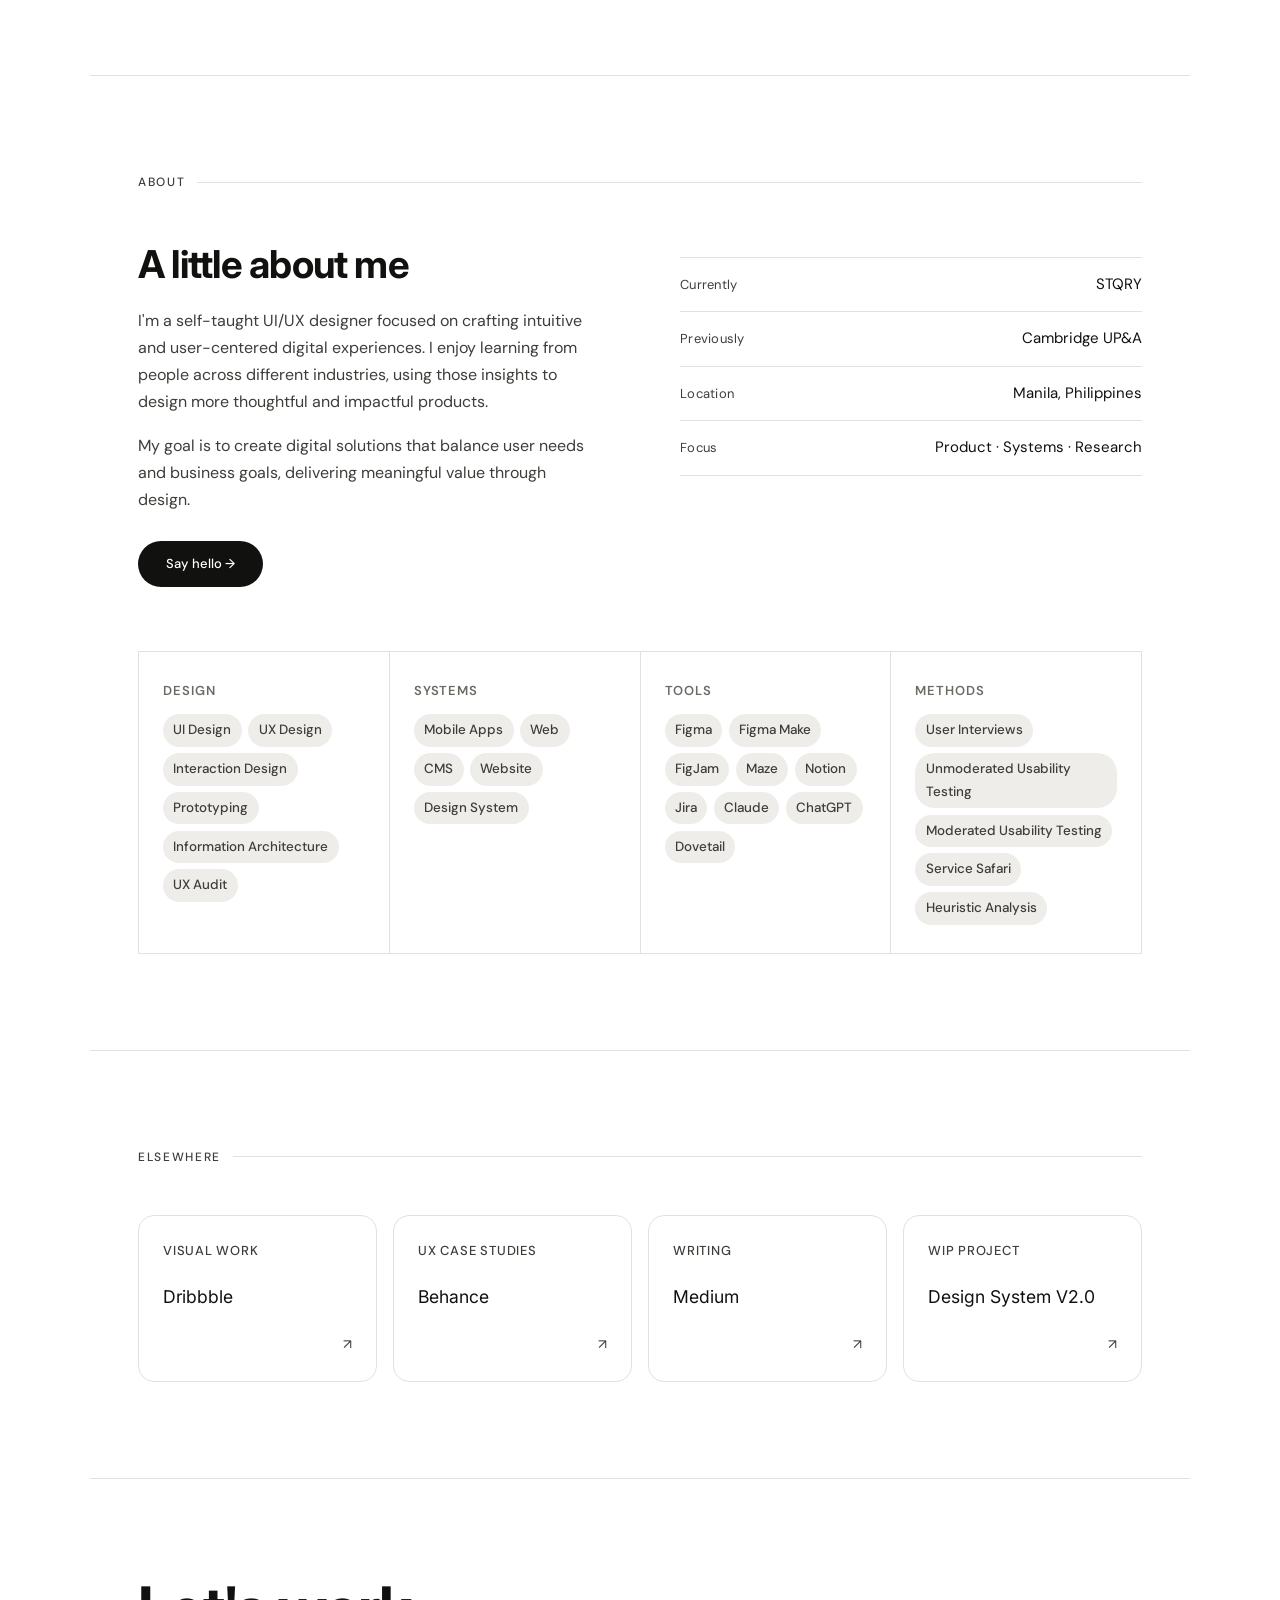
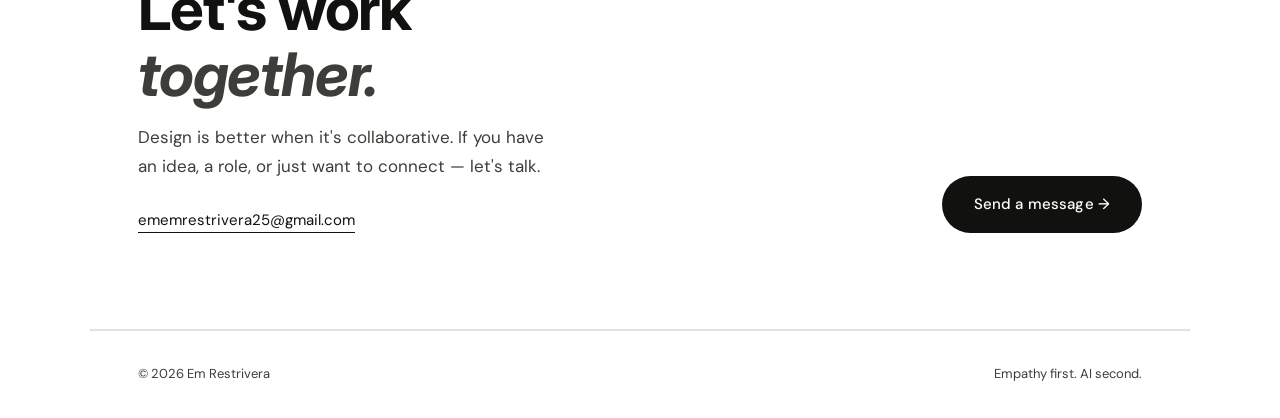
==== commit 0ba4260f: "Update hero main cta copy" ====
--- a/index.html
+++ b/index.html
@@ -749,16 +749,15 @@
     </p>
     <div class="hero-ctas fade-up" style="transition-delay: 0.3s">
       <a href="mailto:ememrestrivera25@gmail.com" class="btn btn-outline">Get in touch</a>
-      <a href="#works" class="btn btn-primary">UI/UX Works ↓</a>
+      <a href="#works" class="btn btn-primary">UI/UX works ↓</a>
     </div>
   </div>
 </div>
 
-<div class="divider"></div>
 
 <!-- WORK -->
 <section id="works">
-  <p class="section-label">Selected work</p>
+  <p class="section-label">Selected works</p>
   <div class="work-grid">
 
     <!-- Featured -->
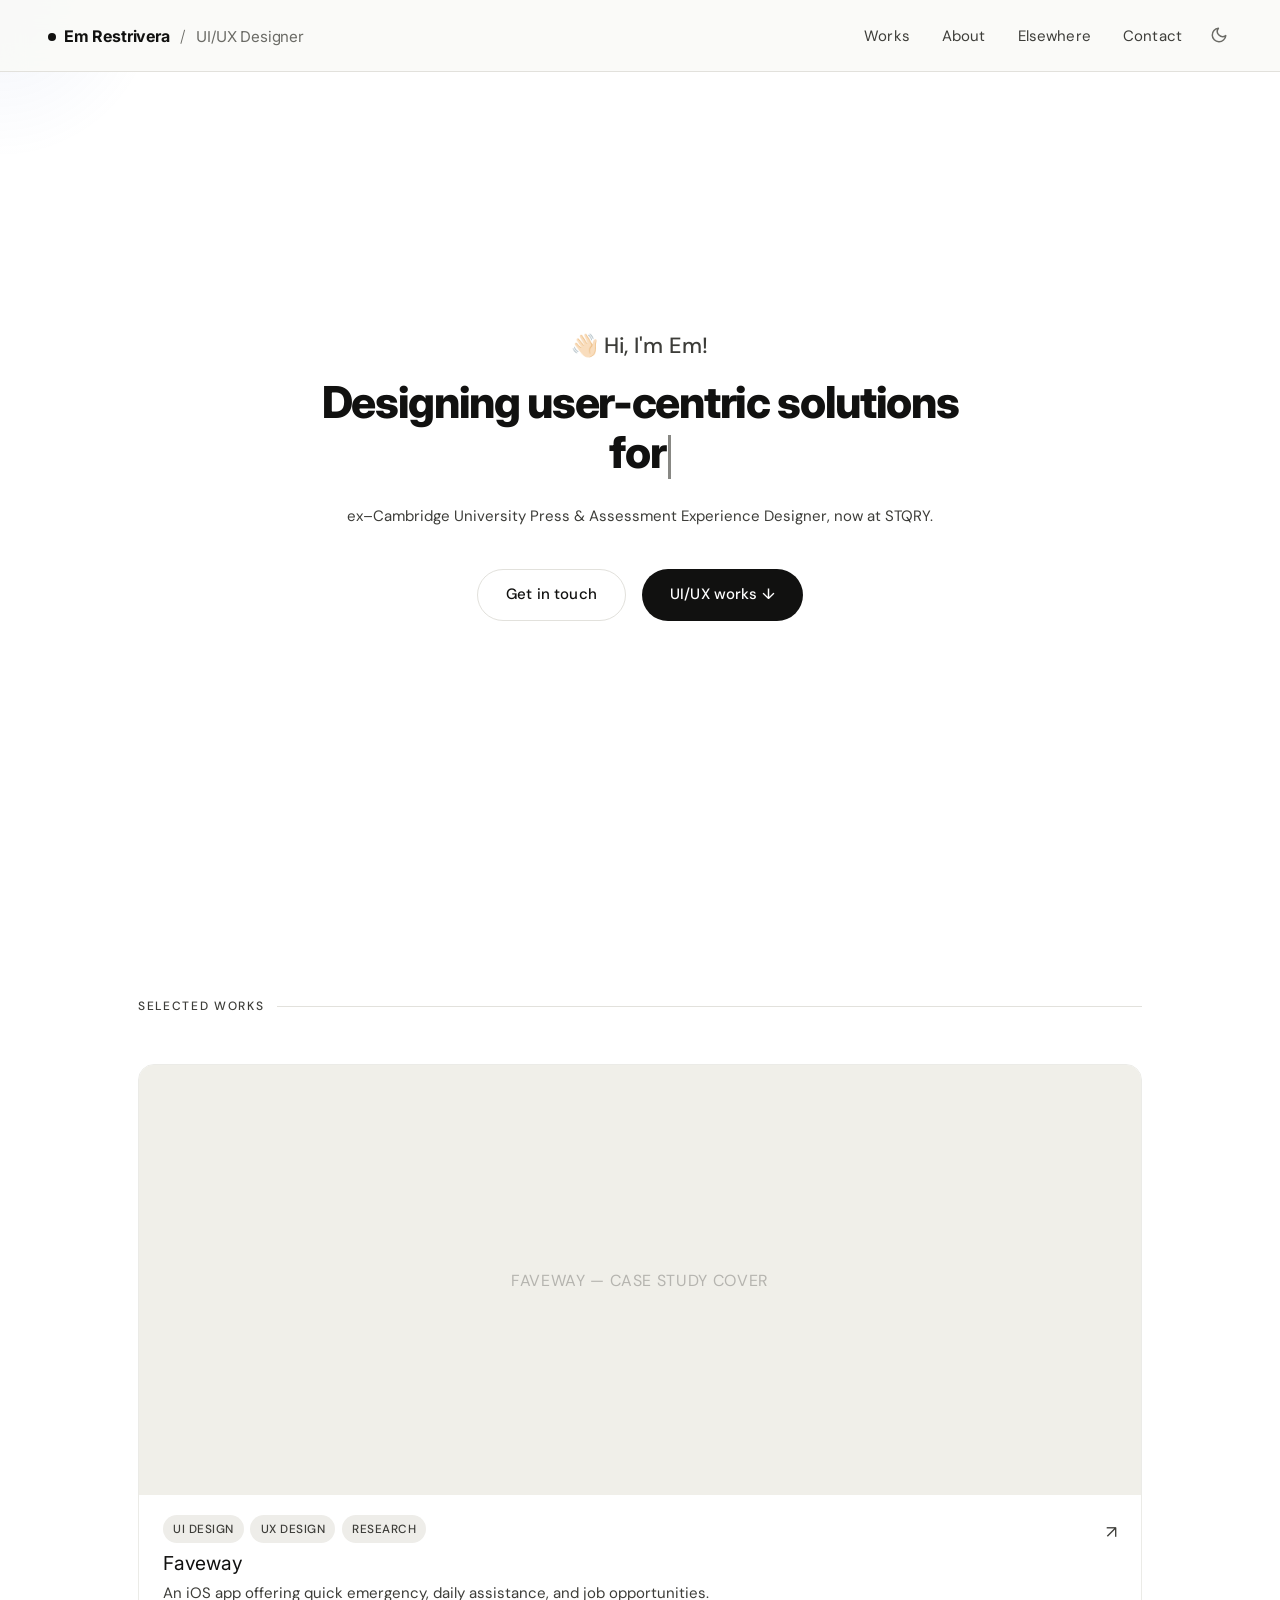
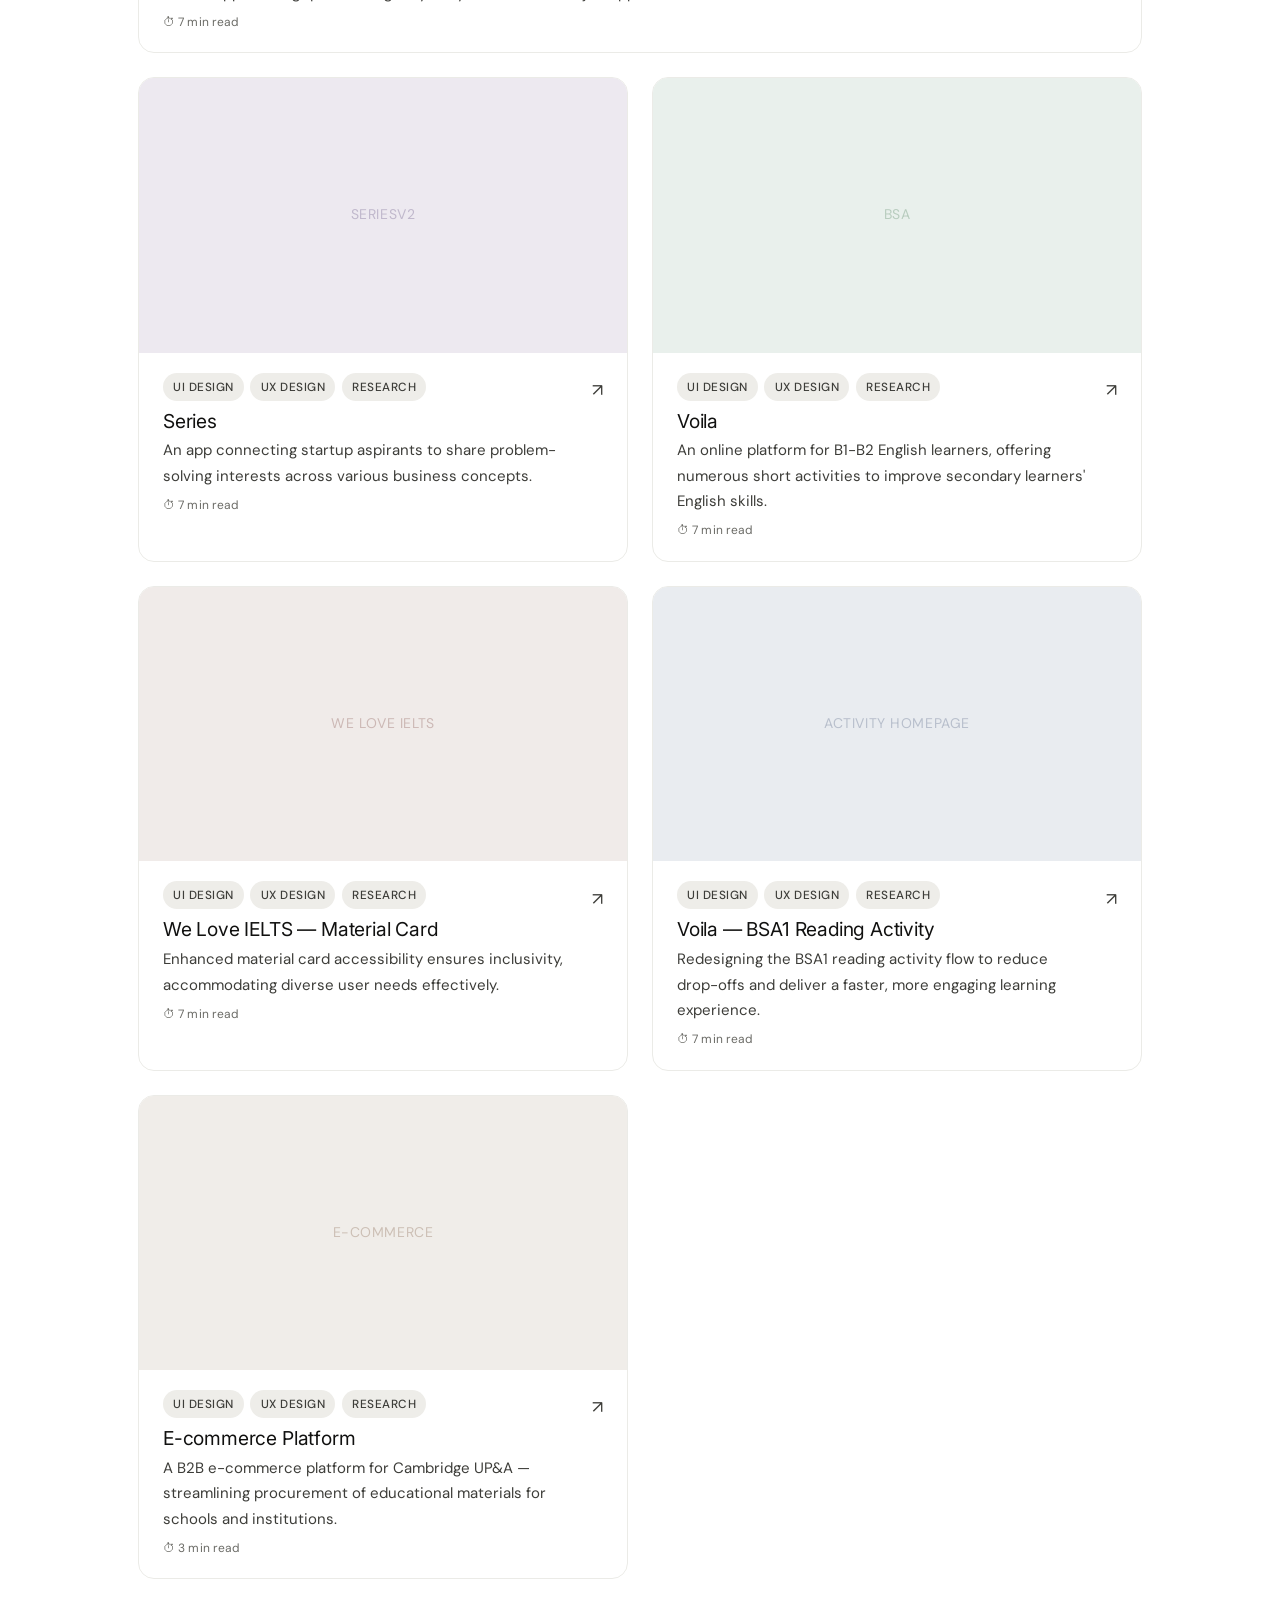
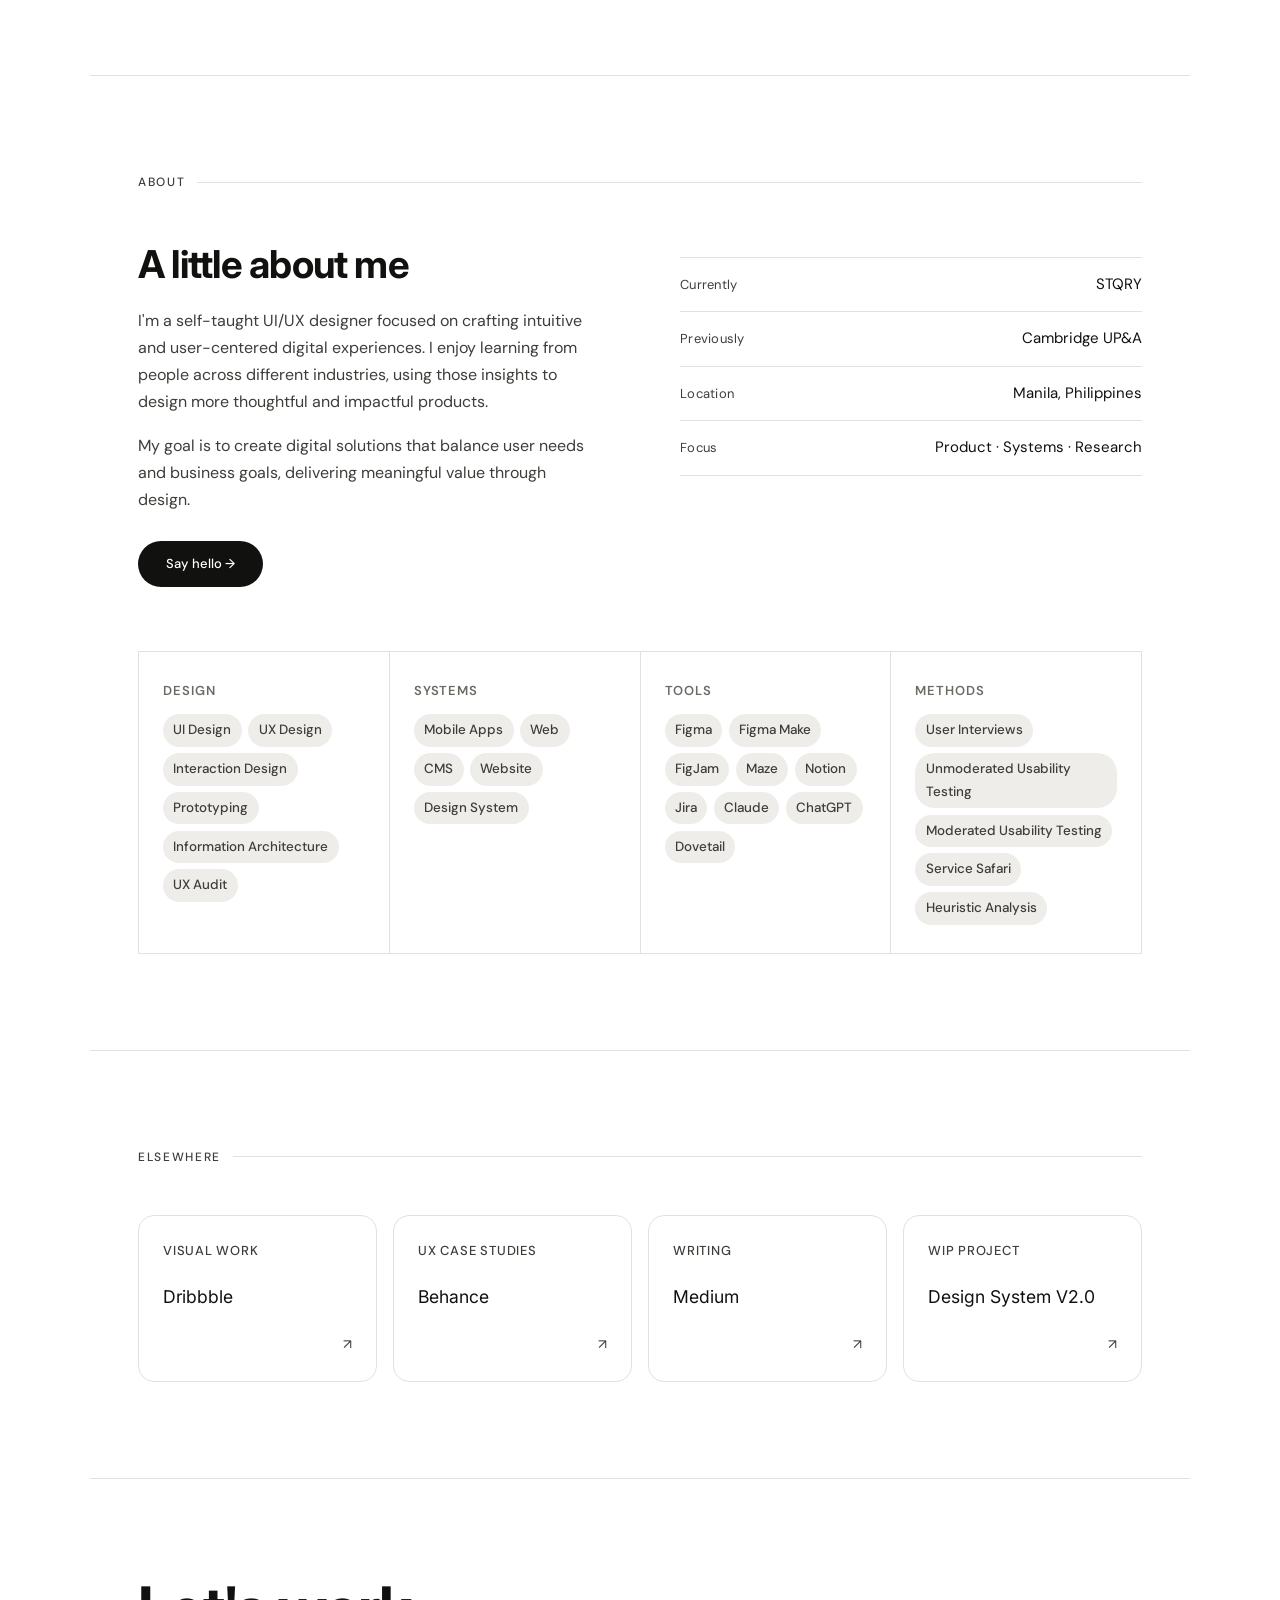
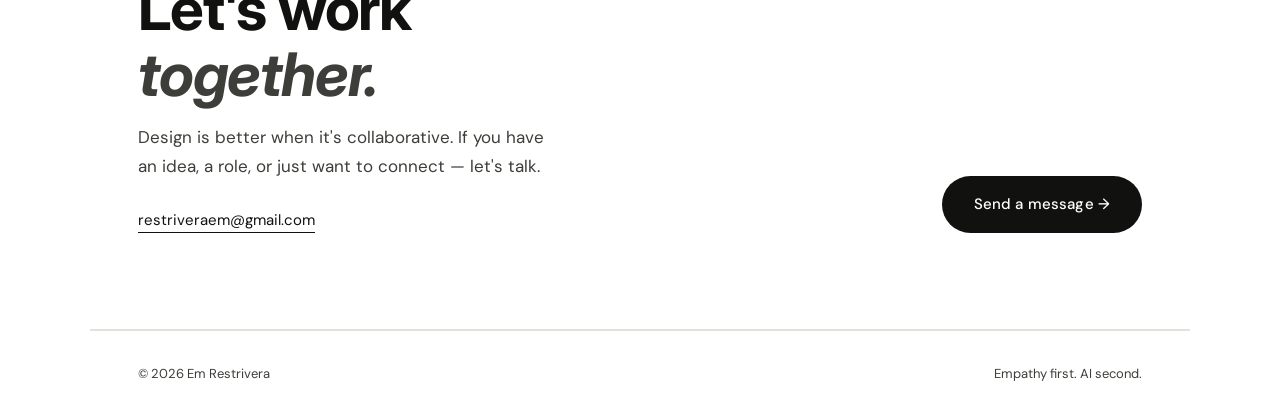
==== commit 0bbd375f: "Update email contact information in index.html" ====
--- a/index.html
+++ b/index.html
@@ -1013,11 +1013,11 @@
       <h2>Let's work<br/><em>together.</em></h2>
       <p>Design is better when it's collaborative. If you have an idea, a role, or just want to connect — let's talk.</p>
       <div style="margin-top: 1.5rem;">
-        <a href="mailto:ememrestrivera25@gmail.com" class="contact-email">ememrestrivera25@gmail.com</a>
+        <a href="mailto:restriveraem@gmail.com" class="contact-email">restriveraem@gmail.com</a>
       </div>
     </div>
     <div class="fade-up" style="transition-delay: 0.15s;">
-      <a href="mailto:ememrestrivera25@gmail.com" class="btn btn-primary" style="padding: 1rem 2rem; font-size: 0.9375rem;">Send a message →</a>
+      <a href="mailto:restriveraem@gmail.com" class="btn btn-primary" style="padding: 1rem 2rem; font-size: 0.9375rem;">Send a message →</a>
     </div>
   </div>
 </section>
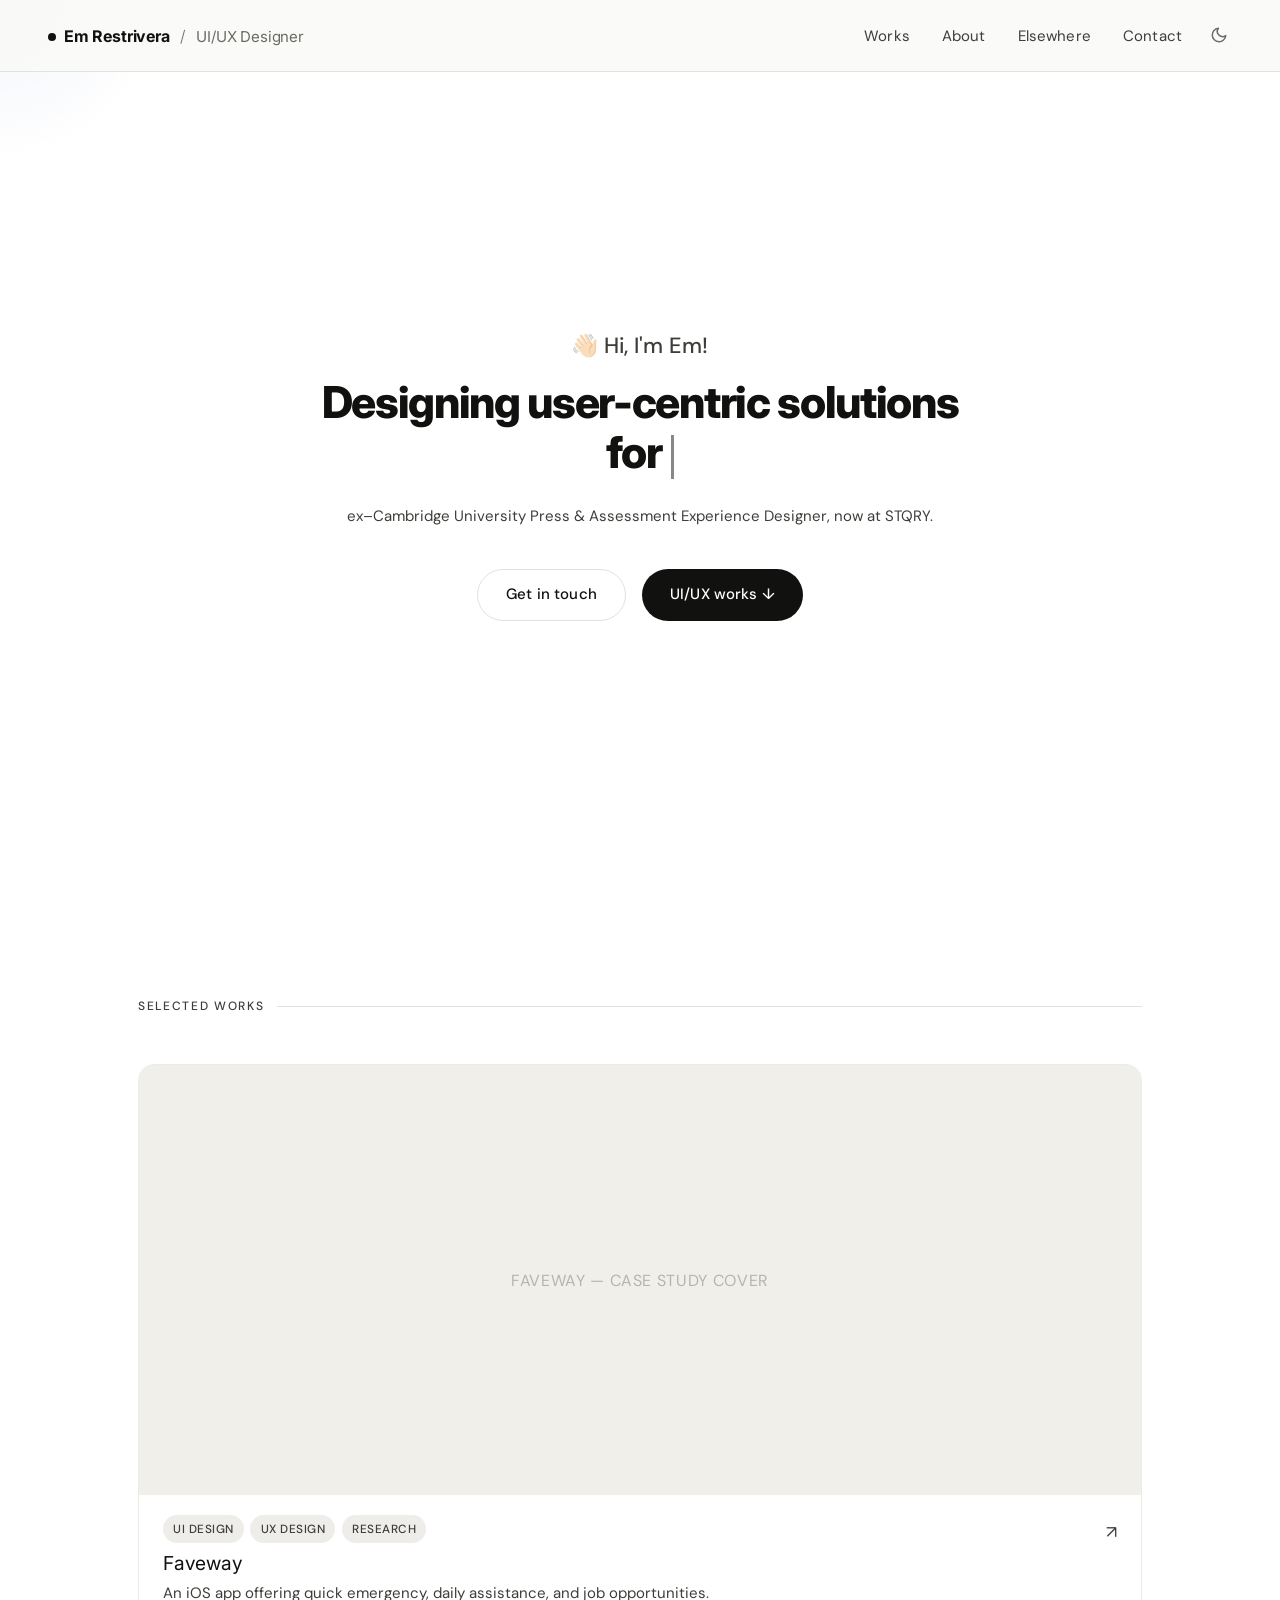
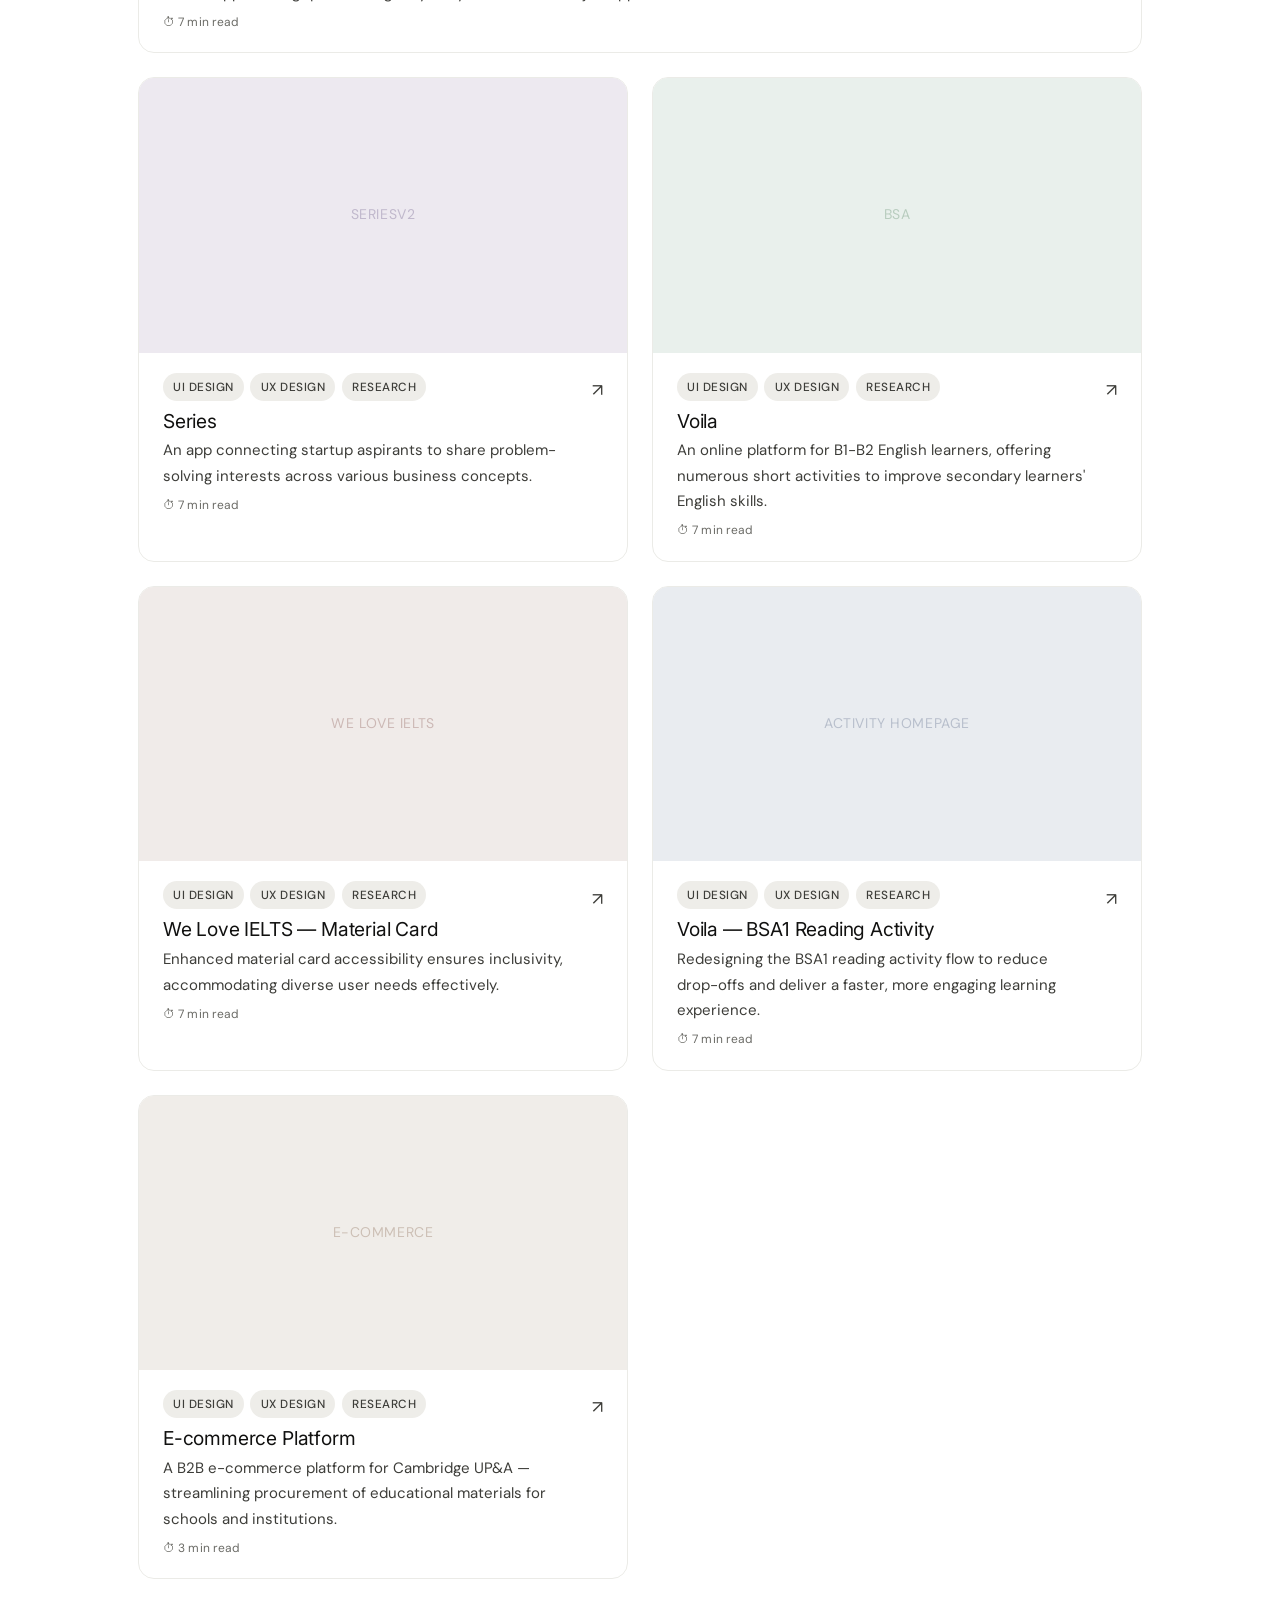
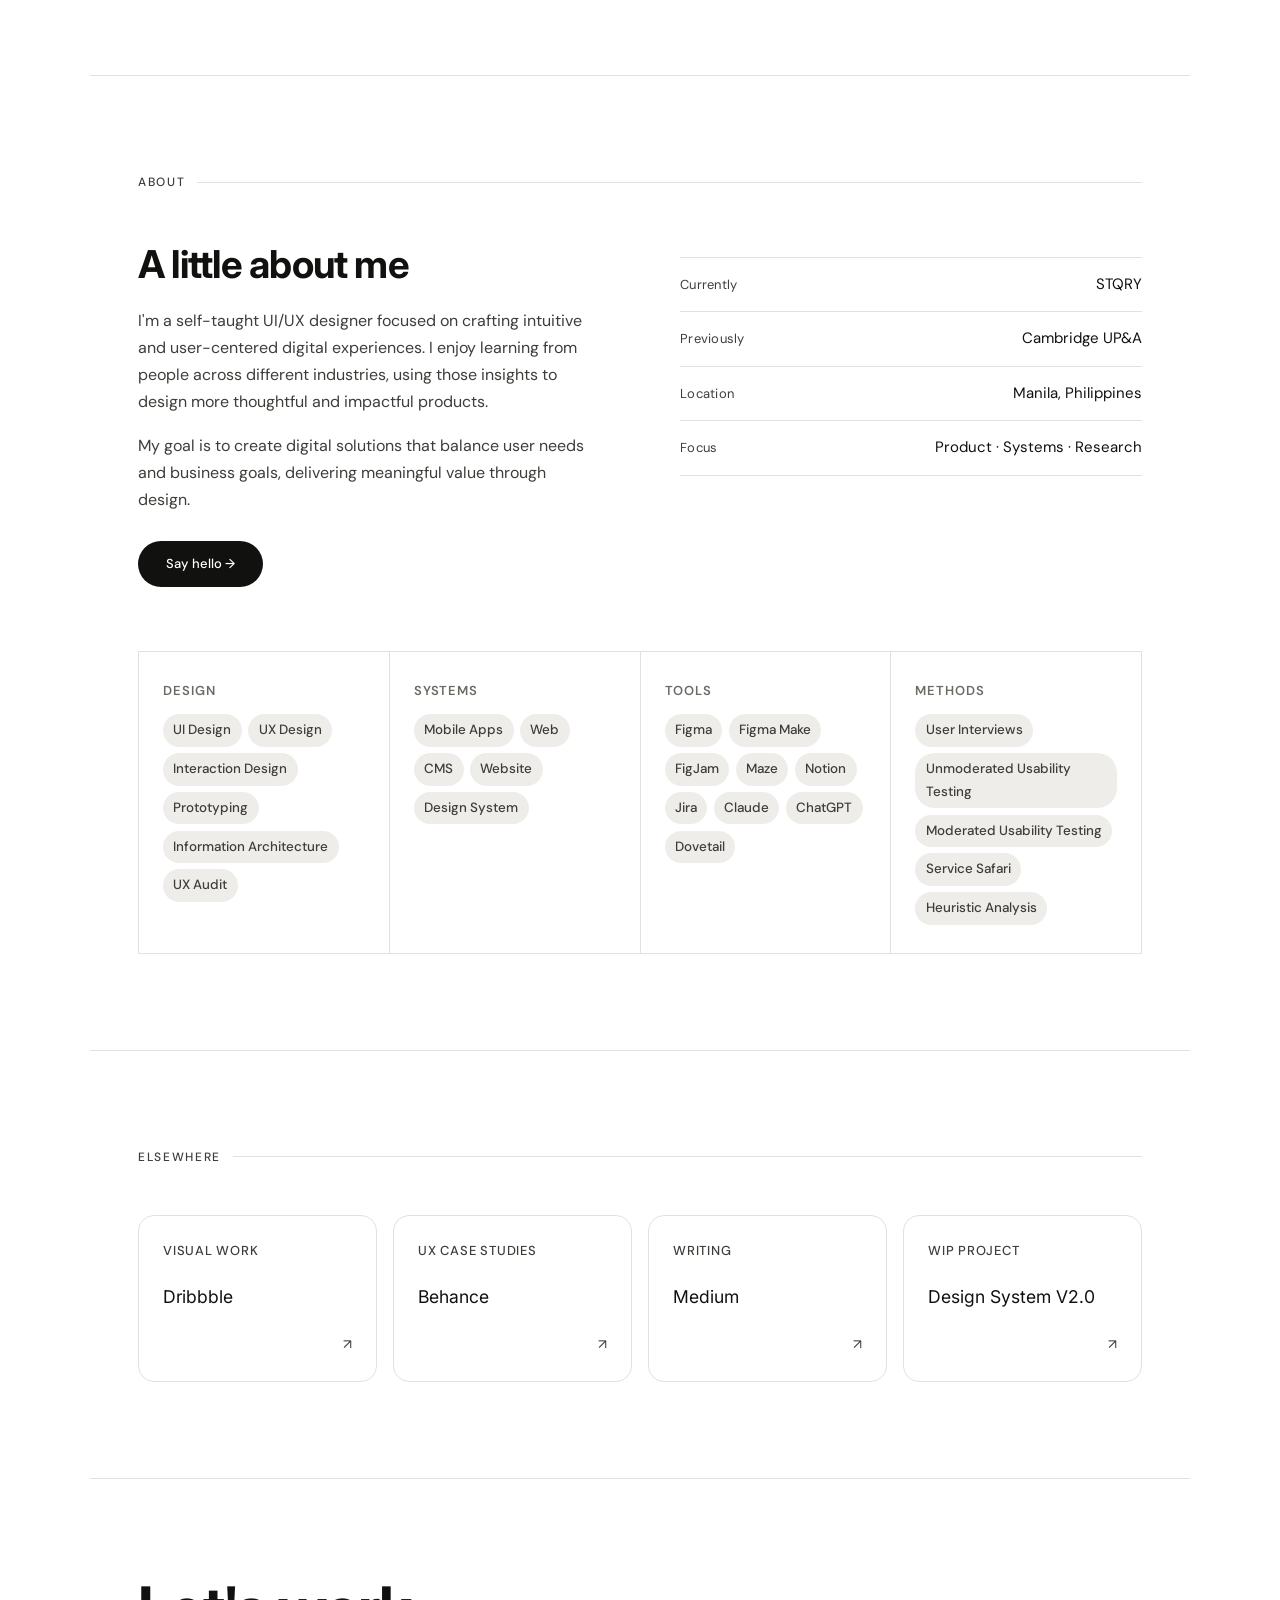
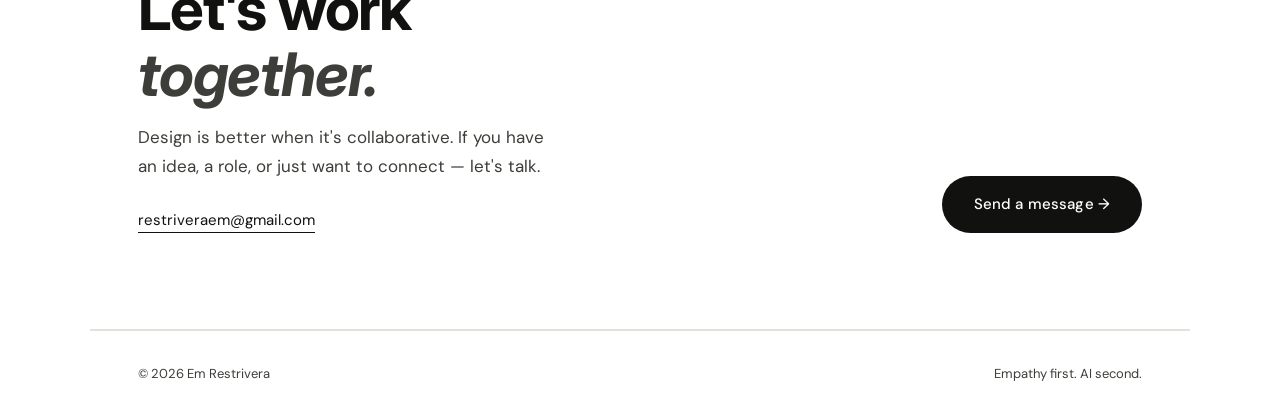
==== commit 5fbfab50: "Add favicon link to index.html" ====
--- a/index.html
+++ b/index.html
@@ -3,6 +3,8 @@
 <head>
 <meta charset="UTF-8" />
 <meta name="viewport" content="width=device-width, initial-scale=1.0" />
+<!-- 👇 Put favicon here -->
+<link rel="icon" href="data:image/svg+xml,<svg xmlns='http://www.w3.org/2000/svg' viewBox='0 0 100 100'><text x='50' y='70' text-anchor='middle' font-size='70' font-family='Arial' font-weight='bold'>E</text></svg>">
 <title>Em Restrivera — UI/UX Designer</title>
 <link rel="preconnect" href="https://fonts.googleapis.com" />
 <link rel="preconnect" href="https://fonts.gstatic.com" crossorigin />
